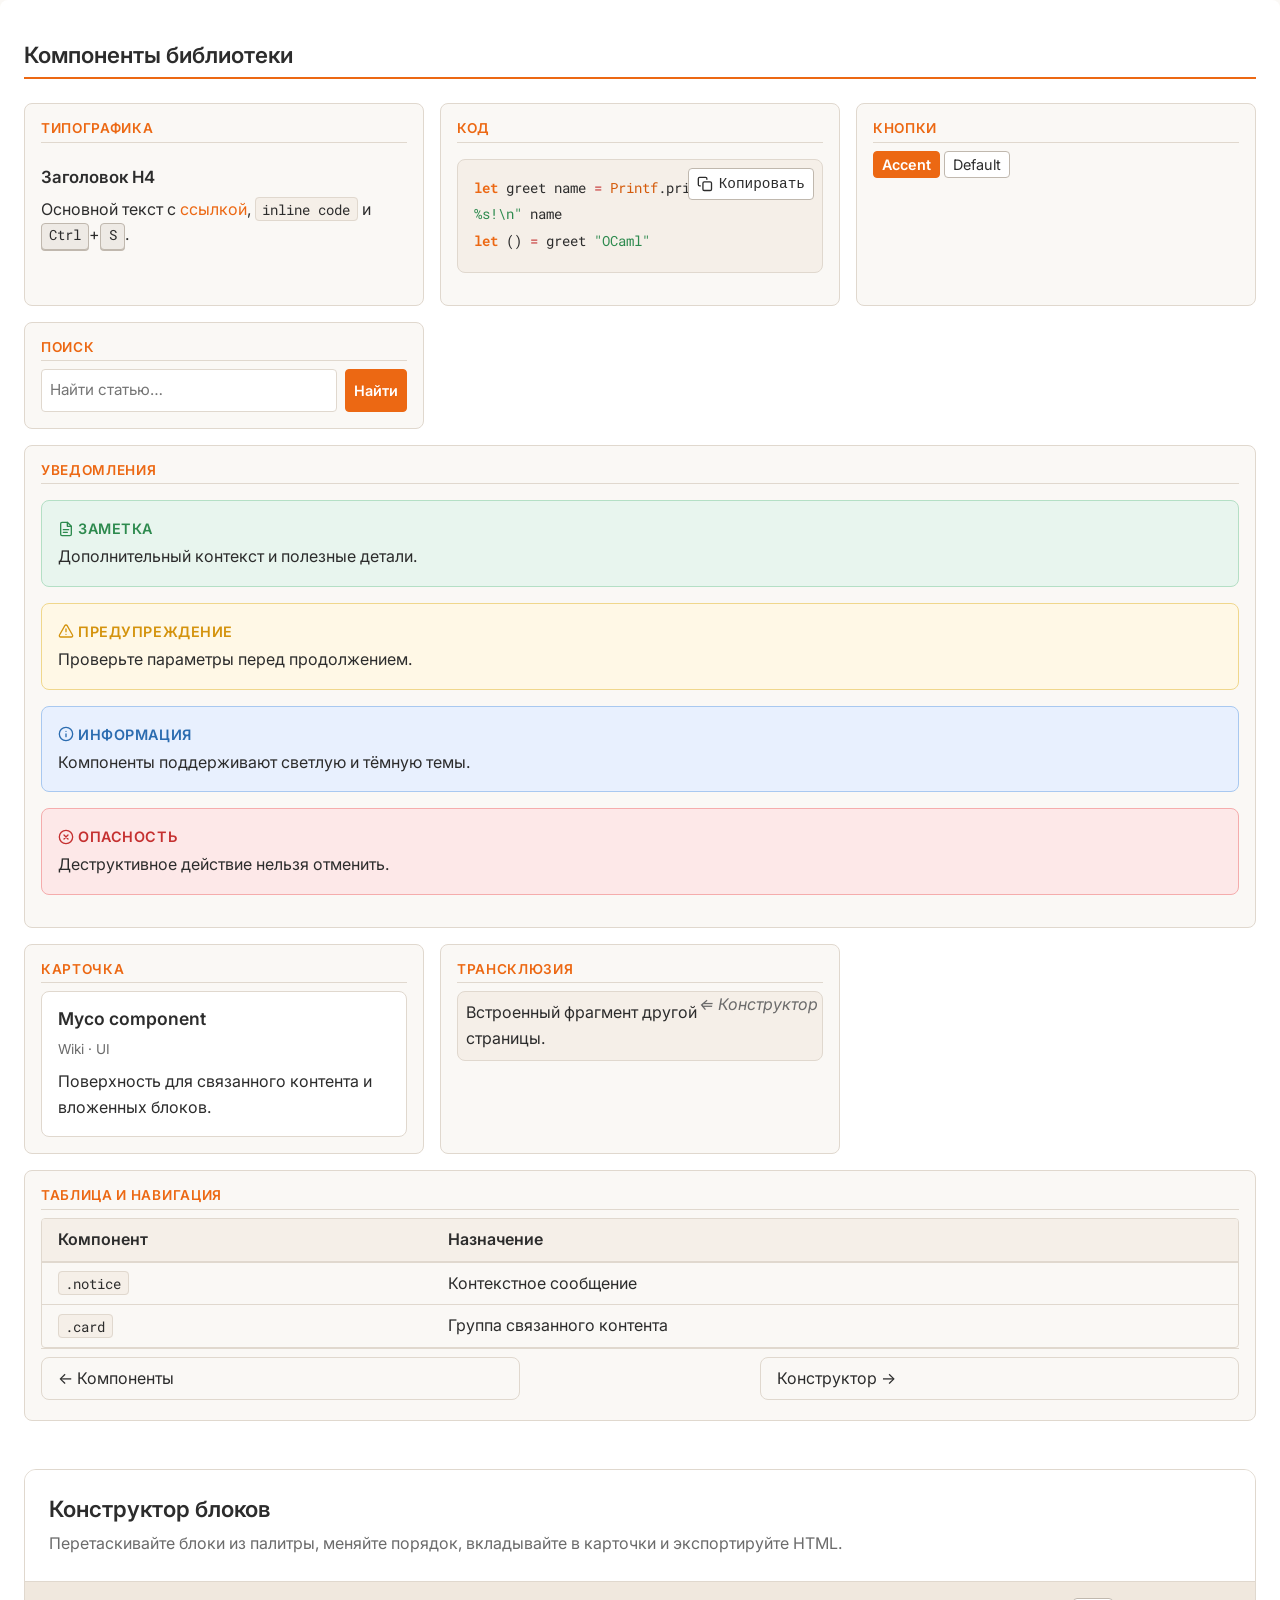
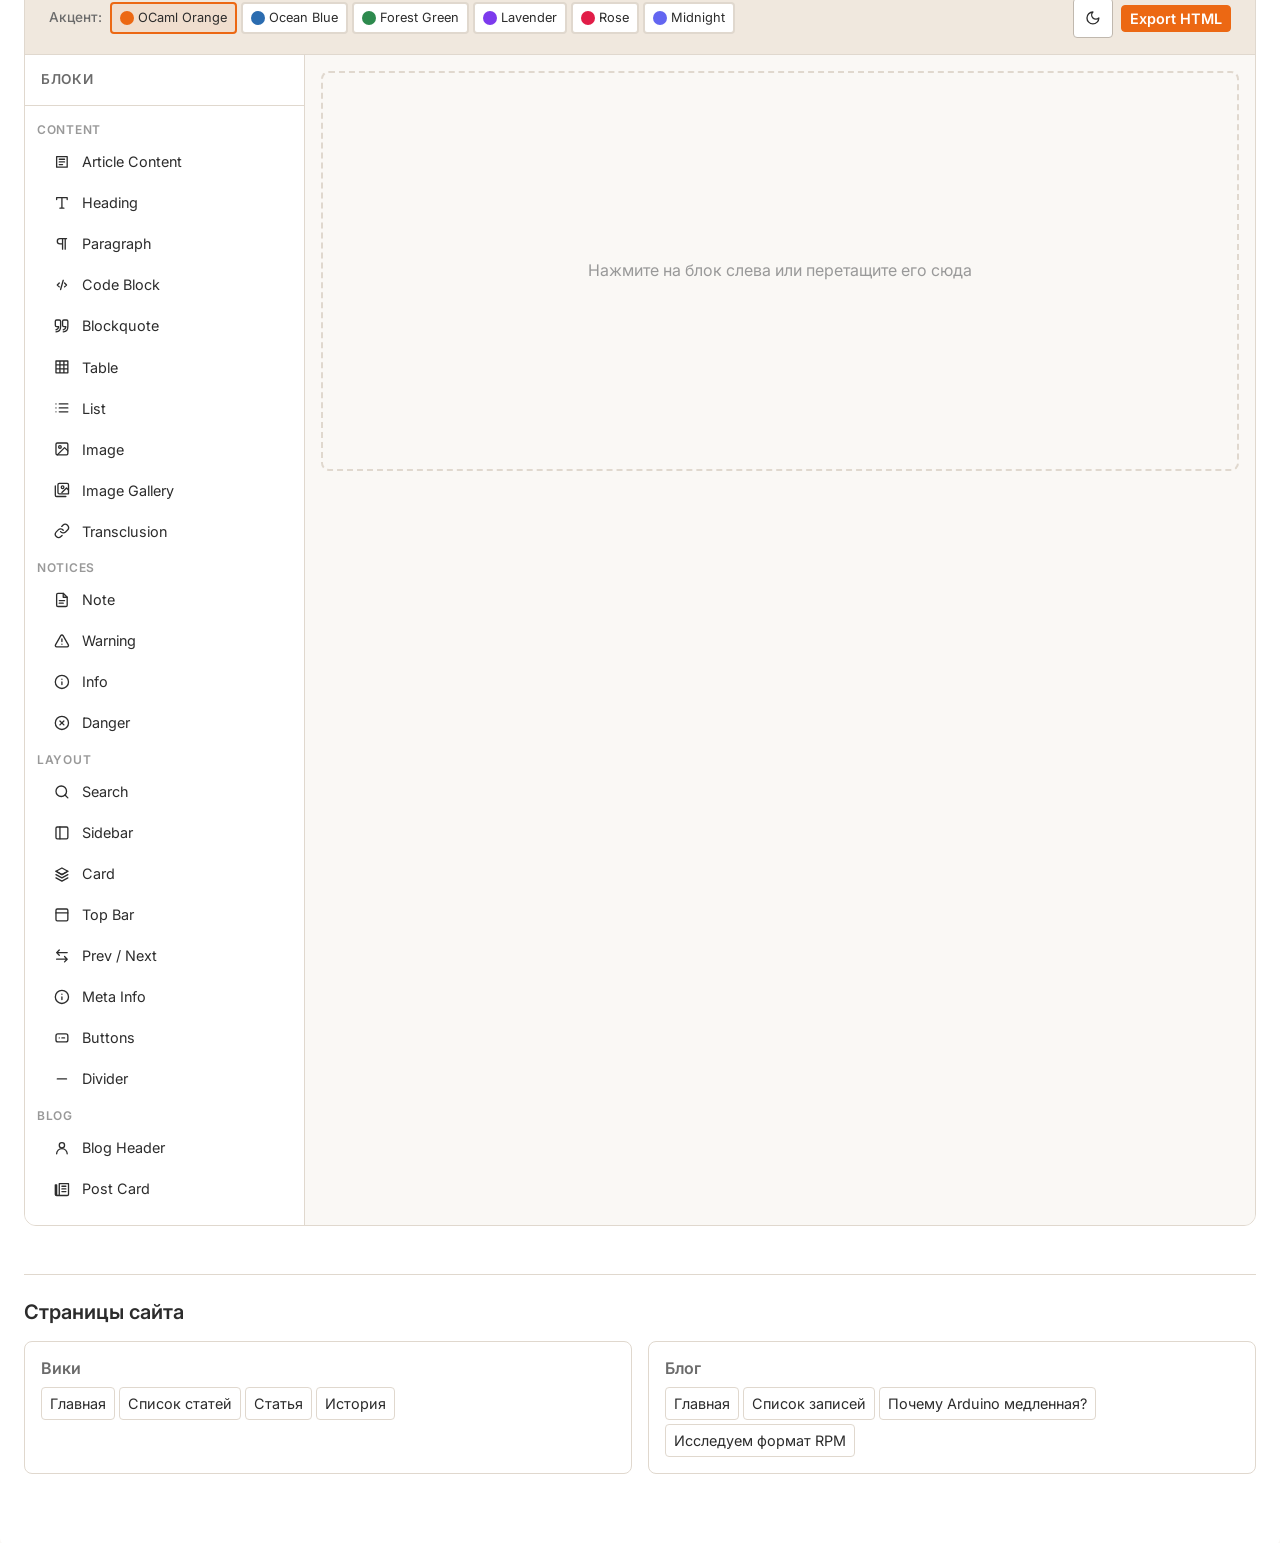
==== index.html @ c09c54f0 "Add files via upload" ====
<!DOCTYPE html>
<html lang="ru">
<head>
  <meta charset="utf-8">
  <meta name="viewport" content="width=device-width, initial-scale=1">
  <title>MishaOcaml — Блоки и конструктор</title>
  <meta name="description" content="Список блоков и интерактивный конструктор">
  <link rel="stylesheet" href="css/myco.css">
</head>
<body class="constructor-page">

<main class="main-width">

  <section id="showcase" class="showcase">
    <h2 class="showcase__heading">Компоненты библиотеки</h2>

    <div class="showcase__grid">

      <div class="showcase__item">
        <h3 class="showcase__item-title">Типографика</h3>
        <h4>Заголовок H4</h4>
        <p>Основной текст с <a href="#">ссылкой</a>, <code>inline code</code> и <kbd>Ctrl</kbd>+<kbd>S</kbd>.</p>
      </div>

      <div class="showcase__item">
        <h3 class="showcase__item-title">Код</h3>
        <pre class="codeblock"><code class="language-ocaml">let greet name = Printf.printf "Hello, %s!\n" name
let () = greet "OCaml"</code></pre>
      </div>

      <div class="showcase__item">
        <h3 class="showcase__item-title">Кнопки</h3>
        <div class="btn-group">
          <a class="btn btn_accent" href="#">Accent</a>
          <a class="btn" href="#">Default</a>
        </div>
      </div>

      <div class="showcase__item">
        <h3 class="showcase__item-title">Поиск</h3>
        <form class="search-bar" role="search">
          <label class="visually-hidden" for="showcase-search">Найти статью</label>
          <input id="showcase-search" type="search" class="search-bar__input" placeholder="Найти статью…">
          <button type="submit" class="btn btn_accent">Найти</button>
        </form>
      </div>

      <div class="showcase__item showcase__item--full">
        <h3 class="showcase__item-title">Уведомления</h3>
        <div class="notice notice--note">
          <div class="notice__title">Заметка</div>
          <div class="notice__content">
            <p>Дополнительный контекст и полезные детали.</p>
          </div>
        </div>
        <div class="notice notice--warning">
          <div class="notice__title">Предупреждение</div>
          <div class="notice__content">
            <p>Проверьте параметры перед продолжением.</p>
          </div>
        </div>
        <div class="notice notice--info">
          <div class="notice__title">Информация</div>
          <div class="notice__content">
            <p>Компоненты поддерживают светлую и тёмную темы.</p>
          </div>
        </div>
        <div class="notice notice--danger">
          <div class="notice__title">Опасность</div>
          <div class="notice__content">
            <p>Деструктивное действие нельзя отменить.</p>
          </div>
        </div>
      </div>

      <div class="showcase__item">
        <h3 class="showcase__item-title">Карточка</h3>
        <div class="card">
          <h4 class="card__title">Myco component</h4>
          <div class="card__meta">Wiki · UI</div>
          <p class="card__description">Поверхность для связанного контента и вложенных блоков.</p>
        </div>
      </div>

      <div class="showcase__item">
        <h3 class="showcase__item-title">Трансклюзия</h3>
        <div class="transclusion transclusion_stand-out">
          <a class="transclusion__link" href="#constructor">Конструктор</a>
          <div class="transclusion__content">
            <p>Встроенный фрагмент другой страницы.</p>
          </div>
        </div>
      </div>

      <div class="showcase__item showcase__item--full">
        <h3 class="showcase__item-title">Таблица и навигация</h3>
        <div class="table-scroll">
          <table>
            <thead>
              <tr>
                <th>Компонент</th>
                <th>Назначение</th>
              </tr>
            </thead>
            <tbody>
              <tr>
                <td><code>.notice</code></td>
                <td>Контекстное сообщение</td>
              </tr>
              <tr>
                <td><code>.card</code></td>
                <td>Группа связанного контента</td>
              </tr>
            </tbody>
          </table>
        </div>
        <section class="prevnext" aria-label="Навигация по страницам">
          <a class="prevnext__el prevnext__prev" href="#showcase">← Компоненты</a>
          <a class="prevnext__el prevnext__next" href="#constructor">Конструктор →</a>
        </section>
      </div>

    </div>
  </section>

  <section id="constructor" class="constructor-app">
    <div class="constructor-app__header">
      <h2>Конструктор блоков</h2>
      <p class="text-muted">Перетаскивайте блоки из палитры, меняйте порядок, вкладывайте в карточки и экспортируйте HTML.</p>
    </div>

    <div class="constructor-app__controls">
      <div class="constructor-app__control-group">
        <span class="constructor-app__control-label">Акцент:</span>
        <div id="scheme-selector" class="scheme-selector"></div>
      </div>
      <div class="constructor-app__control-group">
        <button class="btn btn_icon" id="theme-toggle" type="button" aria-label="Переключить тему"><span data-icon="moon"></span></button>
        <button class="btn btn_accent" id="export-btn" type="button">Export HTML</button>
      </div>
    </div>

    <div class="constructor-app__body">
      <aside class="constructor-sidebar">
        <h3 class="constructor-sidebar__title">Блоки</h3>
        <div id="block-palette" class="block-palette"></div>
      </aside>

      <div class="constructor-main">
        <div id="block-canvas" class="constructor-canvas">
          <div id="canvas-empty" class="constructor-canvas__empty">
            <p>Нажмите на блок слева или перетащите его сюда</p>
          </div>
        </div>
      </div>
    </div>
  </section>

  <footer class="site-pages-list">
    <h2>Страницы сайта</h2>
    <div class="site-pages-list__groups">
      <section class="site-pages-list__group" aria-labelledby="wiki-pages">
        <h3 id="wiki-pages">Вики</h3>
        <ul>
          <li><a href="pages/wiki-home.html">Главная</a></li>
          <li><a href="pages/wiki-list.html">Список статей</a></li>
          <li><a href="pages/wiki-article.html">Статья</a></li>
          <li><a href="pages/wiki-history.html">История</a></li>
        </ul>
      </section>

      <section class="site-pages-list__group" aria-labelledby="blog-pages">
        <h3 id="blog-pages">Блог</h3>
        <ul>
          <li><a href="pages/blog-home.html">Главная</a></li>
          <li><a href="pages/blog-posts.html">Список записей</a></li>
          <li><a href="pages/blog-post.html">Почему Arduino медленная?</a></li>
          <li><a href="pages/blog-post-rpm.html">Исследуем формат RPM</a></li>
        </ul>
      </section>
    </div>
  </footer>
</main>

<script src="js/icons.js"></script>
<script src="js/highlight.js"></script>
<script src="js/constructor.js"></script>
</body>
</html>
---- css/myco.css ----
@import url('https://fonts.googleapis.com/css2?family=Inter:wght@400;500;600;700&family=Roboto+Mono:wght@400;500&display=swap');

:root {
  --myco-primary:        #EC6813;
  --myco-primary-hover:  #D45A0A;
  --myco-primary-light:  #FFF3EB;
  --myco-primary-subtle: rgba(236, 104, 19, 0.08);
  --myco-secondary:      #C25004;

  --myco-bg:             #FAF8F5;
  --myco-bg-surface:     #FFFFFF;
  --myco-bg-header:      #F0E8DE;
  --myco-bg-hover:       #F5EFE8;
  --myco-bg-code:        #F5EFE8;
  --myco-bg-kbd:         #EEEAE5;

  --myco-text:           #2C2C2C;
  --myco-text-muted:     #6B6B6B;
  --myco-text-faint:     #999999;
  --myco-text-inverse:   #FFFFFF;

  --myco-border:         #E0D8CE;
  --myco-border-strong:  #C0B8AE;

  --myco-link:           #C25004;
  --myco-link-visited:   #8B3A02;
  --myco-link-external:  #C25004;
  --myco-link-new:       #A55858;
  --myco-link-interwiki: #2D8A4E;

  --myco-success:        #2D8A4E;
  --myco-success-bg:     #E8F5EE;
  --myco-success-border: #B4DFC5;

  --myco-warning:        #D4930D;
  --myco-warning-bg:     #FFF8E6;
  --myco-warning-border: #F0D78C;

  --myco-danger:         #C53030;
  --myco-danger-bg:      #FDE8E8;
  --myco-danger-border:  #F5ACAC;

  --myco-info:           #2B6CB0;
  --myco-info-bg:        #E8F0FE;
  --myco-info-border:    #A8C8F0;

  --myco-font-body:      'Inter', -apple-system, BlinkMacSystemFont, 'Segoe UI', sans-serif;
  --myco-font-mono:      'Roboto Mono', 'Menlo', 'PT Mono', 'Consolas', monospace;
  --myco-font-size:      16px;
  --myco-line-height:    1.6;

  --myco-space-xs:  0.25rem;
  --myco-space-sm:  0.5rem;
  --myco-space-md:  1rem;
  --myco-space-lg:  1.5rem;
  --myco-space-xl:  2rem;
  --myco-space-2xl: 3rem;

  --myco-radius-sm:  0.25rem;
  --myco-radius-md:  0.5rem;
  --myco-radius-lg:  0.75rem;

  --myco-shadow-sm:  0 1px 3px rgba(0,0,0,0.06);
  --myco-shadow-md:  0 4px 12px rgba(0,0,0,0.08);
  --myco-shadow-lg:  0 8px 24px rgba(0,0,0,0.12);

  --myco-transition: 0.2s ease;
  --myco-transition-slow: 0.35s ease;

  --myco-content-width: 800px;
  --myco-sidebar-width: 18rem;
}

@media (prefers-color-scheme: dark) {
  :root:not([data-theme="light"]) {
    --myco-primary:        #F08030;
    --myco-primary-hover:  #FF9040;
    --myco-primary-light:  #3D2A1A;
    --myco-primary-subtle: rgba(240, 128, 48, 0.1);
    --myco-secondary:      #E87020;

    --myco-bg:             #1A1A1E;
    --myco-bg-surface:     #222226;
    --myco-bg-header:      #1E1E22;
    --myco-bg-hover:       #2E2E34;
    --myco-bg-code:        #2A2A30;
    --myco-bg-kbd:         #3A3A40;

    --myco-text:           #E5E5E5;
    --myco-text-muted:     #A0A0A5;
    --myco-text-faint:     #707075;
    --myco-text-inverse:   #1A1A1E;

    --myco-border:         #333338;
    --myco-border-strong:  #48484F;

    --myco-link:           #F0A070;
    --myco-link-visited:   #FFB86C;
    --myco-link-external:  #F0A070;
    --myco-link-new:       #DD4444;
    --myco-link-interwiki: #3DA55D;

    --myco-success:        #3DA55D;
    --myco-success-bg:     #1A2E22;
    --myco-success-border: #2D6B3F;

    --myco-warning:        #E5A516;
    --myco-warning-bg:     #2E2510;
    --myco-warning-border: #8B6B10;

    --myco-danger:         #E04545;
    --myco-danger-bg:      #2E1A1A;
    --myco-danger-border:  #8B3030;

    --myco-info:           #4A9EE0;
    --myco-info-bg:        #1A2540;
    --myco-info-border:    #2D5580;

    --myco-shadow-sm:  0 1px 3px rgba(0,0,0,0.2);
    --myco-shadow-md:  0 4px 12px rgba(0,0,0,0.3);
    --myco-shadow-lg:  0 8px 24px rgba(0,0,0,0.4);
  }
}

[data-theme="dark"] {
  --myco-primary:        #F08030;
  --myco-primary-hover:  #FF9040;
  --myco-primary-light:  #3D2A1A;
  --myco-primary-subtle: rgba(240, 128, 48, 0.1);
  --myco-secondary:      #E87020;

  --myco-bg:             #1A1A1E;
  --myco-bg-surface:     #222226;
  --myco-bg-header:      #1E1E22;
  --myco-bg-hover:       #2E2E34;
  --myco-bg-code:        #2A2A30;
  --myco-bg-kbd:         #3A3A40;

  --myco-text:           #E5E5E5;
  --myco-text-muted:     #A0A0A5;
  --myco-text-faint:     #707075;
  --myco-text-inverse:   #1A1A1E;

  --myco-border:         #333338;
  --myco-border-strong:  #48484F;

  --myco-link:           #F0A070;
  --myco-link-visited:   #FFB86C;
  --myco-link-external:  #F0A070;
  --myco-link-new:       #DD4444;
  --myco-link-interwiki: #3DA55D;

  --myco-success:        #3DA55D;
  --myco-success-bg:     #1A2E22;
  --myco-success-border: #2D6B3F;

  --myco-warning:        #E5A516;
  --myco-warning-bg:     #2E2510;
  --myco-warning-border: #8B6B10;

  --myco-danger:         #E04545;
  --myco-danger-bg:      #2E1A1A;
  --myco-danger-border:  #8B3030;

  --myco-info:           #4A9EE0;
  --myco-info-bg:        #1A2540;
  --myco-info-border:    #2D5580;

  --myco-shadow-sm:  0 1px 3px rgba(0,0,0,0.2);
  --myco-shadow-md:  0 4px 12px rgba(0,0,0,0.3);
  --myco-shadow-lg:  0 8px 24px rgba(0,0,0,0.4);
}

*, *::before, *::after {
  box-sizing: border-box;
}

.icon {
  display: inline-block;
  width: 1.1em;
  height: 1.1em;
  flex: 0 0 auto;
  vertical-align: -0.16em;
}

button .icon {
  pointer-events: none;
}

.visually-hidden {
  position: absolute !important;
  width: 1px !important;
  height: 1px !important;
  padding: 0 !important;
  margin: -1px !important;
  overflow: hidden !important;
  clip: rect(0, 0, 0, 0) !important;
  white-space: nowrap !important;
  border: 0 !important;
}

:where(a, button, input, textarea, select):focus-visible {
  outline: 3px solid var(--myco-primary);
  outline-offset: 2px;
}

html {
  height: 100%;
  padding: 0;
  scroll-behavior: smooth;
}

body {
  margin: 0;
  font-family: var(--myco-font-body);
  font-size: var(--myco-font-size);
  line-height: var(--myco-line-height);
  color: var(--myco-text);
  background-color: var(--myco-bg);
  -webkit-font-smoothing: antialiased;
  -moz-osx-font-smoothing: grayscale;
  display: grid;
  align-content: start;
  grid-auto-rows: max-content;
  row-gap: var(--myco-space-sm);
  min-height: 100vh;
}

input, kbd, button, select {
  font: inherit;
  color: inherit;
}
textarea {
  font-size: 16px;
  font-family: inherit;
  line-height: 1.6;
}

::selection {
  background-color: var(--myco-primary);
  color: var(--myco-text-inverse);
}

h1, h2, h3, h4, h5, h6 {
  color: var(--myco-text);
  margin: var(--myco-space-lg) 0 var(--myco-space-sm) 0;
  line-height: 1.3;
  font-weight: 600;
}

h1 {
  font-size: 1.75rem;
}
h2 {
  font-size: 1.4rem;
}
h3 {
  font-size: 1.2rem;
}
h4 {
  font-size: 1.05rem;
}
h5 {
  font-size: 0.95rem;
}
h6 {
  font-size: 0.875rem;
}

main h1:not(.navi-title) {
  font-size: 1.7rem;
}
main h1 {
  margin: var(--myco-space-sm) 0 0 0;
}
main h2, main h3, main h4, main h5, main h6 {
  margin: var(--myco-space-lg) 0 0 0;
  clear: both;
}

p {
  margin: var(--myco-space-sm) 0;
}

a {
  color: var(--myco-link);
  text-decoration: none;
  transition: color var(--myco-transition);
}
a:hover {
  text-decoration: underline;
}
a:visited {
  color: var(--myco-link-visited);
}

.wikilink_external {
  padding-left: 1.2rem;
}
.wikilink_https,
.wikilink_http {
  background: transparent left no-repeat url("data:image/svg+xml,%3Csvg xmlns='http://www.w3.org/2000/svg' width='14' height='14' viewBox='0 0 24 24' fill='none' stroke='%23C25004' stroke-width='2' stroke-linecap='round' stroke-linejoin='round'%3E%3Cpath d='M18 13v6a2 2 0 0 1-2 2H5a2 2 0 0 1-2-2V8a2 2 0 0 1 2-2h6'/%3E%3Cpolyline points='15 3 21 3 21 9'/%3E%3Cline x1='10' y1='14' x2='21' y2='3'/%3E%3C/svg%3E");
}
.wikilink_new {
  color: var(--myco-link-new);
}
.wikilink_new:visited {
  color: var(--myco-link-new);
}
.wikilink_interwiki {
  color: var(--myco-link-interwiki);
}

strong, b {
  font-weight: 600;
}
em, i {
  font-style: italic;
}
mark {
  background: var(--myco-warning-bg);
  color: inherit;
  padding: 0.05em 0.2em;
  border-radius: var(--myco-radius-sm);
}

hr {
  border: none;
  border-top: 1px solid var(--myco-border);
  margin: var(--myco-space-lg) 0;
}

.heading__link {
  text-decoration: none;
  display: inline-block;
  opacity: 0;
  transition: opacity var(--myco-transition);
}
.heading__link::after {
  width: 1rem;
  content: "§";
  color: var(--myco-text-faint);
  margin-left: 0.3rem;
  font-weight: 400;
}
h2:hover .heading__link,
h3:hover .heading__link,
h4:hover .heading__link,
h5:hover .heading__link,
h6:hover .heading__link {
  opacity: 1;
}

code {
  padding: 0.1rem 0.4rem;
  border-radius: var(--myco-radius-sm);
  font-size: 0.875em;
  font-family: var(--myco-font-mono);
  background-color: var(--myco-bg-code);
  border: 1px solid var(--myco-border);
}

kbd {
  display: inline-block;
  min-width: 1.5ch;
  text-align: center;
  padding: 0.1rem 0.45rem;
  border-radius: var(--myco-radius-sm);
  font-size: 0.85em;
  font-family: var(--myco-font-mono);
  background-color: var(--myco-bg-kbd);
  border: 1px solid var(--myco-border-strong);
  box-shadow: 0 1px 0 var(--myco-border-strong);
}

pre.codeblock {
  padding: var(--myco-space-md);
  white-space: pre-wrap;
  border-radius: var(--myco-radius-md);
  background-color: var(--myco-bg-code);
  border: 1px solid var(--myco-border);
  overflow-x: auto;
  position: relative;
}

.codeblock code {
  padding: 0;
  font-size: 0.9rem;
  tab-size: 4;
  background: none;
  border: none;
}

.syntax--comment {
  color: var(--myco-text-faint);
  font-style: italic;
}
.syntax--keyword {
  color: var(--myco-primary);
  font-weight: 600;
}
.syntax--type {
  color: var(--myco-info);
}
.syntax--string {
  color: var(--myco-success);
}
.syntax--number {
  color: var(--myco-warning);
}
.syntax--constructor {
  color: var(--myco-secondary);
}
.syntax--operator {
  color: var(--myco-danger);
}

pre.codeblock:hover {
  border-color: var(--myco-border-strong);
}

.codeblock--copyable {
  padding-top: calc(var(--myco-space-md) + 2.25rem);
}

.codeblock__copy {
  position: absolute;
  top: var(--myco-space-sm);
  right: var(--myco-space-sm);
  display: inline-flex;
  align-items: center;
  gap: var(--myco-space-xs);
  min-height: 2rem;
  padding: var(--myco-space-xs) var(--myco-space-sm);
  font-size: 0.75rem;
  z-index: 1;
}

.codeblock__copy--success {
  border-color: var(--myco-success);
  color: var(--myco-success);
}

blockquote {
  margin: var(--myco-space-sm) 0;
  padding: var(--myco-space-xs) var(--myco-space-md);
  border-left: 3px solid var(--myco-primary);
  background: var(--myco-primary-subtle);
  border-radius: 0 var(--myco-radius-sm) var(--myco-radius-sm) 0;
}

blockquote p {
  margin: var(--myco-space-xs) 0;
}

article ul, article ol {
  padding-left: 1.5rem;
  margin: var(--myco-space-sm) 0;
}

article li {
  margin: var(--myco-space-xs) 0;
}

.item_todo {
  position: relative;
  list-style: none;
}
.item_todo > input[type=checkbox] {
  position: absolute;
  left: -1.6rem;
  top: 0.15rem;
}

table {
  border: 1px solid var(--myco-border);
  border-radius: var(--myco-radius-sm);
  border-collapse: separate;
  border-spacing: 0;
  min-width: 4rem;
  width: 100%;
  overflow: hidden;
}

th {
  background-color: var(--myco-bg-hover);
  font-weight: 600;
  text-align: left;
  padding: var(--myco-space-sm) var(--myco-space-md);
  border-bottom: 2px solid var(--myco-border);
}

td {
  padding: var(--myco-space-sm) var(--myco-space-md);
  border-bottom: 1px solid var(--myco-border);
}

tr:last-child td {
  border-bottom: none;
}

tr:hover td {
  background-color: var(--myco-bg-hover);
}

caption {
  caption-side: top;
  font-size: small;
  color: var(--myco-text-muted);
  padding: var(--myco-space-xs);
}

dt {
  font-weight: 600;
}
dd + dt {
  margin-top: var(--myco-space-sm);
}

header {
  width: 100%;
  background-color: var(--myco-bg-header);
  border-bottom: 1px solid var(--myco-border);
}

main {
  background-color: var(--myco-bg-surface);
  transition: background-color var(--myco-transition);
}

.main-width {
  width: 100%;
}

@media screen and (max-width: 800px) {
  body {
    grid-template-columns: auto;
    grid-template-rows: auto auto auto;
  }
  main {
    padding: var(--myco-space-sm) var(--myco-space-md) var(--myco-space-md);
  }
}

@media screen and (min-width: 801px) {
  .main-width {
    padding: var(--myco-space-md) var(--myco-space-xl);
    width: var(--myco-content-width);
    margin: 0 auto;
  }
  main {
    border-radius: var(--myco-radius-md);
  }
  .layout-card {
    width: var(--myco-content-width);
    margin: 0 auto;
  }
}

@media screen and (min-width: 1100px) {
  body {
    display: grid;
    grid-template-columns: auto 1fr;
    column-gap: var(--myco-space-md);
    margin: 0 var(--myco-space-md);
  }
  header {
    grid-column: 1 / span 2;
    grid-row: 1;
    margin: 0;
  }
  main {
    grid-column: 1;
    grid-row: 2 / span 2;
  }
  main.main-width {
    margin-left: var(--myco-space-sm);
  }
  .layout-card {
    width: 100%;
    margin-left: calc(-1 * var(--myco-space-sm));
  }
}

@media screen and (min-width: 1200px) {
  body {
    grid-template-columns: minmax(0, 1fr) auto minmax(0, 1fr);
  }
  header {
    grid-column: 1 / span 3;
    grid-row: 1;
  }
  .layout-card {
    max-width: var(--myco-sidebar-width);
  }
  .main-width {
    margin: 0 auto;
  }
  main.main-width {
    grid-column: 2;
    grid-row: 2 / span 3;
    margin: 0;
  }
}

.top-bar {
  padding: 0;
}

.top-bar__wrapper {
  display: grid;
  padding: var(--myco-space-sm) var(--myco-space-md);
  list-style: none;
  margin: 0;
  align-items: center;
  gap: var(--myco-space-sm);
}

.top-bar a {
  color: var(--myco-text);
  text-decoration: none;
  transition: background-color var(--myco-transition), color var(--myco-transition);
}

.top-bar__section {
  display: block;
  align-self: center;
}

.top-bar__home-link-wrapper,
.top-bar__highlight {
  display: block;
  line-height: 2.5rem;
}

.top-bar__home-link {
  display: block;
  padding: 0 var(--myco-space-sm);
  font-weight: 600;
  font-size: 1.05rem;
  border-radius: var(--myco-radius-sm);
  color: var(--myco-primary);
}

.top-bar__home-link:visited {
  color: var(--myco-primary);
}

.top-bar__home-link:hover,
.auth-links__link:hover,
.top-bar__highlight-link:hover {
  background-color: var(--myco-bg-hover);
}

.top-bar__highlight-link,
.auth-links__link {
  display: block;
  padding: 0 var(--myco-space-sm);
  border-radius: var(--myco-radius-sm);
  line-height: 2.5rem;
  font-size: 0.9rem;
}

.auth-links {
  list-style: none;
  padding: 0;
  margin: 0;
}

.auth-links__box {
  display: block;
}

.top-bar__search-bar {
  border: 1px solid var(--myco-border);
  border-radius: var(--myco-radius-md);
  width: 100%;
  min-height: 2.5rem;
  padding: 0.5rem 0.75rem;
  background-color: var(--myco-bg-surface);
  color: var(--myco-text);
  font-size: 0.9rem;
  transition: border-color var(--myco-transition), box-shadow var(--myco-transition);
}

.top-bar__search-bar:focus {
  outline: none;
  border-color: var(--myco-primary);
  box-shadow: 0 0 0 3px var(--myco-primary-subtle);
}

.top-bar__search {
  display: grid;
  grid-template-columns: minmax(0, 1fr) auto;
  gap: var(--myco-space-xs);
  width: 100%;
}

.top-bar__search-button {
  min-height: 2.5rem;
  white-space: nowrap;
}

.top-bar__section_search {
  align-self: center;
  padding-block: var(--myco-space-xs);
}

.top-bar__highlights {
  list-style: none;
  padding: 0;
  margin: 0;
}

.top-bar__hamburger-wrapper {
  display: flex;
  height: 100%;
  justify-content: flex-end;
}

.top-bar__hamburger {
  background: transparent;
  color: inherit;
  font-size: 1.25rem;
  border: 0;
  display: block;
  padding: 0 var(--myco-space-sm);
  cursor: pointer;
  border-radius: var(--myco-radius-sm);
}

.top-bar__hamburger:hover {
  background-color: var(--myco-bg-hover);
}

@media screen and (min-width: 800px) {
  .top-bar__wrapper {
    margin: 0;
    grid-template-columns: auto minmax(14rem, 1fr) auto auto;
    grid-template-rows: auto auto;
    row-gap: var(--myco-space-xs);
    padding-top: var(--myco-space-md);
    padding-bottom: var(--myco-space-sm);
  }
  .top-bar__section_home {
    grid-column: 1;
    grid-row: 1;
  }
  .top-bar__section_search {
    grid-column: 2;
    grid-row: 1;
  }
  .top-bar__section_auth {
    grid-column: 3;
    grid-row: 1;
  }
  .top-bar__section_theme {
    grid-column: 4;
    grid-row: 1;
  }
  .top-bar__section_highlights {
    grid-column: 1 / -1;
    grid-row: 2;
  }
  .top-bar__section_hamburger {
    display: none;
  }

  .auth-links {
    display: flex;
    justify-content: flex-end;
  }

  .top-bar__section_home,
  .top-bar__highlights {
    display: flex;
    padding: 0;
    margin: 0;
  }
}

@media screen and (max-width: 799px) {
  .top-bar__wrapper {
    margin: 0;
    grid-template-columns: minmax(0, 1fr) auto;
    padding: var(--myco-space-sm);
  }
  .top-bar__section_home {
    grid-column: 1;
    grid-row: 1;
    margin: 0;
  }
  .top-bar__section_theme {
    grid-column: 2;
    grid-row: 1;
    justify-self: end;
  }
  .top-bar__section_search {
    grid-column: 1 / -1;
    grid-row: 2;
    width: 100%;
  }
  .top-bar__section_highlights {
    grid-column: 1 / -1;
    grid-row: 3;
  }
  .top-bar__section_auth {
    grid-column: 1 / -1;
    grid-row: 4;
  }
  .top-bar__section_hamburger {
    display: none;
  }
  .top-bar__section_hidden-on-mobile {
    display: none;
  }
  .auth-links__link,
  .top-bar__highlight-link {
    padding-left: var(--myco-space-md);
  }
}

.top-bar__section_theme .btn {
  width: 2.5rem;
  height: 2.5rem;
  padding: 0.5rem;
}

article {
  overflow-wrap: break-word;
  word-wrap: break-word;
  word-break: break-word;
  line-height: 1.6;
}

article p {
  margin: var(--myco-space-sm) 0;
}
article img {
  max-width: 100%;
  height: auto;
  border-radius: var(--myco-radius-sm);
}

.navi-title {
  padding-bottom: var(--myco-space-sm);
  margin: var(--myco-space-xs) 0;
  border-bottom: 1px solid var(--myco-border);
  display: flex;
  align-items: baseline;
  flex-wrap: wrap;
  gap: 0.25rem;
}

.navi-title a {
  text-decoration: none;
  color: inherit;
}

.navi-title a:first-child {
  color: var(--myco-primary);
}

.navi-title__separator {
  margin: 0 var(--myco-space-xs);
}
.navi-title__colon {
  margin-right: var(--myco-space-sm);
}

.transclusion {
  border-radius: var(--myco-radius-md);
  margin-bottom: var(--myco-space-sm);
  clear: both;
  transition: background-color var(--myco-transition);
}

.transclusion_stand-out {
  background-color: var(--myco-bg-code);
  border: 1px solid var(--myco-border);
}

.transclusion_failed {
  padding: 0 var(--myco-space-sm);
  border: 1px solid var(--myco-danger);
  background: var(--myco-danger-bg);
}

.transclusion__content > *:not(.binary-container) {
  margin: var(--myco-space-sm);
}

.transclusion__link {
  position: relative;
  display: block;
  float: right;
  text-align: right;
  font-style: italic;
  margin-right: var(--myco-space-xs);
  text-decoration: none;
  color: var(--myco-text-muted);
  z-index: 2;
}

.transclusion__link::before {
  content: "⇐ ";
}
.transclusion_blend .transclusion__link {
  display: none;
}

.binary-container {
  width: 100%;
  text-align: center;
}
.binary-container_with-img img,
.binary-container_with-video video,
.binary-container_with-audio audio {
  max-width: 100%;
  max-height: 30em;
  width: auto;
}

.btn {
  display: inline-flex;
  align-items: center;
  gap: 0.4em;
  line-height: normal;
  border: 1px solid var(--myco-border-strong);
  border-radius: var(--myco-radius-sm);
  text-decoration: none;
  padding: var(--myco-space-xs) var(--myco-space-sm);
  font-size: 0.9rem;
  margin: 0;
  background-color: var(--myco-bg-surface);
  color: var(--myco-text);
  cursor: pointer;
  transition: all var(--myco-transition);
}

.btn:hover {
  background-color: var(--myco-bg-hover);
  border-color: var(--myco-primary);
}

.btn:active {
  transform: scale(0.98);
}

.btn:visited {
  color: var(--myco-text);
  text-decoration: none;
}

.btn_accent {
  background-color: var(--myco-primary);
  color: var(--myco-text-inverse);
  border-color: var(--myco-primary);
  font-weight: 600;
}

.btn_accent:hover {
  background-color: var(--myco-primary-hover);
  border-color: var(--myco-primary-hover);
}

.btn_accent:visited {
  color: var(--myco-text-inverse);
}

.btn_weak {
  background-color: transparent;
  border-style: dashed;
  border-color: var(--myco-border);
}

.btn_weak:hover {
  border-style: solid;
  background-color: var(--myco-bg-hover);
}

a.btn_destructive,
a.btn_destructive:visited,
.btn_destructive {
  border-color: var(--myco-danger);
  background-color: var(--myco-danger);
  color: white;
}

.btn_destructive:hover {
  opacity: 0.9;
}

.btn-group {
  display: flex;
  gap: var(--myco-space-xs);
  flex-wrap: wrap;
}

.btn_icon {
  display: inline-flex;
  align-items: center;
  justify-content: center;
  width: 2.5rem;
  height: 2.5rem;
  padding: 0.5rem;
}

.notice {
  margin: var(--myco-space-md) 0;
  border: 1px solid;
  border-radius: var(--myco-radius-md);
  padding: var(--myco-space-md);
  position: relative;
  animation: noticeSlideIn 0.3s ease;
}

@keyframes noticeSlideIn {
  from {
    opacity: 0;
    transform: translateY(-4px);
  }
  to {
    opacity: 1;
    transform: translateY(0);
  }
}

.notice__title {
  font-weight: 600;
  font-size: 0.9rem;
  text-transform: uppercase;
  letter-spacing: 0.04em;
  margin-bottom: var(--myco-space-xs);
  display: flex;
  align-items: center;
  gap: var(--myco-space-xs);
}

.notice__content p:first-child {
  margin-top: 0;
}
.notice__content p:last-child {
  margin-bottom: 0;
}

.notice--note {
  border-color: var(--myco-success-border);
  background-color: var(--myco-success-bg);
}
.notice--note .notice__title {
  color: var(--myco-success);
}

.notice--warning {
  border-color: var(--myco-warning-border);
  background-color: var(--myco-warning-bg);
}
.notice--warning .notice__title {
  color: var(--myco-warning);
}

.notice--info {
  border-color: var(--myco-info-border);
  background-color: var(--myco-info-bg);
}
.notice--info .notice__title {
  color: var(--myco-info);
}

.notice--danger {
  border-color: var(--myco-danger-border);
  background-color: var(--myco-danger-bg);
}
.notice--danger .notice__title {
  color: var(--myco-danger);
}

.notice__icon {
  display: inline-flex;
}
.notice__icon .icon {
  width: 1rem;
  height: 1rem;
}

.notice--error {
  border-color: var(--myco-danger-border);
  background-color: var(--myco-danger-bg);
}

.layout-card {
  border-radius: var(--myco-radius-md);
  background-color: var(--myco-bg-surface);
  box-shadow: var(--myco-shadow-sm);
  transition: box-shadow var(--myco-transition);
}

.layout-card:hover {
  box-shadow: var(--myco-shadow-md);
}

.layout-card li {
  list-style-type: none;
}

.layout-card__title {
  font-size: 0.95rem;
  font-weight: 600;
  margin: 0;
  padding: var(--myco-space-sm) var(--myco-space-md);
  border-radius: var(--myco-radius-md) var(--myco-radius-md) 0 0;
  border-bottom: 1px solid var(--myco-border);
  color: var(--myco-primary);
}

.card {
  background-color: var(--myco-bg-surface);
  border: 1px solid var(--myco-border);
  border-radius: var(--myco-radius-md);
  padding: var(--myco-space-md);
  transition: all var(--myco-transition);
}

.card:hover {
  border-color: var(--myco-primary);
  box-shadow: var(--myco-shadow-md);
  transform: translateY(-2px);
}

.card__title {
  margin: 0 0 var(--myco-space-sm) 0;
  font-size: 1.1rem;
}

.card__meta {
  color: var(--myco-text-muted);
  font-size: 0.85rem;
}

.card__description {
  margin: var(--myco-space-sm) 0 0 0;
  color: var(--myco-text);
}

.card-grid {
  display: grid;
  gap: var(--myco-space-md);
  grid-template-columns: 1fr;
}

@media screen and (min-width: 600px) {
  .card-grid {
    grid-template-columns: 1fr 1fr;
  }
}

.prevnext {
  border-top: 1px solid var(--myco-border);
  clear: both;
  padding-top: var(--myco-space-sm);
  display: flex;
  justify-content: space-between;
}

.prevnext__el {
  display: inline-flex;
  align-items: center;
  min-width: 40%;
  padding: var(--myco-space-sm) var(--myco-space-md);
  margin-bottom: var(--myco-space-xs);
  text-decoration: none;
  border-radius: var(--myco-radius-md);
  max-width: 49%;
  color: var(--myco-text);
  border: 1px solid var(--myco-border);
  transition: all var(--myco-transition);
}

.prevnext__el:hover {
  border-color: var(--myco-primary);
  background-color: var(--myco-primary-subtle);
  color: var(--myco-primary);
}

.prevnext__el:visited {
  color: var(--myco-text);
}
.prevnext__el:visited:hover {
  color: var(--myco-primary);
}

.prevnext__prev {
  text-align: left;
}
.prevnext__next {
  text-align: right;
  margin-left: auto;
}

#hypha-bottom {
  clear: both;
}

.hypha-info {
  display: block;
  margin-top: var(--myco-space-md);
}
.hypha-info__list {
  padding: 0;
  margin-bottom: 0;
  list-style: none;
}
.hypha-info__entry {
  display: inline;
}
.hypha-info__link {
  color: var(--myco-text-faint);
  font-size: 0.85rem;
  transition: color var(--myco-transition);
}
.hypha-info__link:hover {
  color: var(--myco-primary);
  text-decoration: none;
}

.hypha-info__entry + .hypha-info__entry {
  text-transform: lowercase;
}
.hypha-info__entry:not(:last-child) a::after {
  content: "·";
  display: inline-block;
  margin: 0 0.4em;
  text-decoration: none;
  color: var(--myco-text-faint);
}

.subhyphae__title {
  padding-bottom: var(--myco-space-sm);
  clear: both;
}
.subhyphae__list,
.subhyphae__list ul {
  display: flex;
  padding: 0;
  margin: 0;
  flex-wrap: wrap;
  gap: var(--myco-space-xs);
}

.subhyphae__list {
  margin-bottom: var(--myco-space-md);
}
.subhyphae__list ul {
  font-size: 90%;
}
.subhyphae__entry {
  display: flex;
  align-items: center;
  gap: var(--myco-space-xs);
  list-style-type: none;
  border: 1px solid var(--myco-border);
  border-radius: var(--myco-radius-sm);
  transition: all var(--myco-transition);
}
.subhyphae__entry > .badge {
  margin-right: var(--myco-space-xs);
}
.subhyphae__link {
  display: block;
  padding: var(--myco-space-xs) var(--myco-space-sm);
  text-decoration: none;
  color: var(--myco-text);
}
.subhyphae__entry:hover {
  border-color: var(--myco-primary);
  background: var(--myco-primary-subtle);
}

.history__entries {
  background-color: var(--myco-bg-hover);
  margin: 0;
  padding: 0;
  border-radius: var(--myco-radius-md);
}

.history__entry {
  list-style-type: none;
  padding: var(--myco-space-sm) var(--myco-space-md);
  border-bottom: 1px solid var(--myco-border);
  transition: background-color var(--myco-transition);
}

.history__entry:last-child {
  border-bottom: none;
}
.history__entry:hover {
  background-color: var(--myco-bg-surface);
}

.history__month-anchor {
  text-decoration: none;
  color: inherit;
}
.history-entry__time {
  font-weight: 600;
  color: var(--myco-primary);
}
.history-entry__author {
  font-style: italic;
  color: var(--myco-text-muted);
}

.history-entry__message {
  color: var(--myco-text-muted);
  font-size: 0.85rem;
}

.history-toolbar {
  margin-bottom: var(--myco-space-md);
}

.recent-changes__heading {
  margin: 1.2em 0 0.3em;
  font-size: 1.15rem;
}

.recent-changes__entry {
  padding: var(--myco-space-sm) var(--myco-space-md);
  border: 1px solid var(--myco-border);
  border-radius: var(--myco-radius-sm);
  margin: var(--myco-space-xs) 0;
  transition: all var(--myco-transition);
}

.recent-changes__entry:hover {
  border-color: var(--myco-primary);
  box-shadow: var(--myco-shadow-sm);
}

.recent-changes__entry__time {
  font-weight: 600;
}

.form-field {
  margin: var(--myco-space-md) 0;
}
.form-field label {
  display: block;
  margin-bottom: var(--myco-space-xs);
  font-weight: 500;
}

input[type="text"],
input[type="search"],
input[type="password"],
input[type="email"],
input[type="url"],
textarea,
select {
  border: 1px solid var(--myco-border);
  border-radius: var(--myco-radius-sm);
  padding: var(--myco-space-sm);
  background-color: var(--myco-bg-surface);
  color: var(--myco-text);
  font-size: 0.95rem;
  width: 100%;
  transition: border-color var(--myco-transition), box-shadow var(--myco-transition);
}

input[type="text"]:focus,
input[type="search"]:focus,
input[type="password"]:focus,
input[type="email"]:focus,
input[type="url"]:focus,
textarea:focus,
select:focus {
  outline: none;
  border-color: var(--myco-primary);
  box-shadow: 0 0 0 3px var(--myco-primary-subtle);
}

.categories-card__entries {
  padding: 0;
  margin: 0;
}
.categories-card__entry {
  display: flex;
}
.categories-card__link {
  display: inline-block;
  text-decoration: none;
  padding: var(--myco-space-xs) var(--myco-space-sm);
  flex: 9;
  transition: background-color var(--myco-transition);
  border-radius: var(--myco-radius-sm);
}
.categories-card__link:hover {
  background-color: var(--myco-bg-hover);
}

.dialog {
  position: fixed;
  top: 50%;
  left: 50%;
  transform: translate(-50%, -50%);
  width: 90%;
  max-width: 600px;
  padding: var(--myco-space-xl);
  background-color: var(--myco-bg-surface);
  border-radius: var(--myco-radius-lg);
  box-shadow: var(--myco-shadow-lg);
  z-index: 1000;
  animation: dialogFadeIn 0.2s ease;
}

@keyframes dialogFadeIn {
  from {
    opacity: 0;
    transform: translate(-50%, -50%) scale(0.95);
  }
  to {
    opacity: 1;
    transform: translate(-50%, -50%) scale(1);
  }
}

.dialog-backdrop {
  position: fixed;
  inset: 0;
  background-color: rgba(0, 0, 0, 0.4);
  backdrop-filter: blur(2px);
  z-index: 999;
  animation: backdropFadeIn 0.2s ease;
}

@keyframes backdropFadeIn {
  from {
    opacity: 0;
  }
  to {
    opacity: 1;
  }
}

.dialog__title {
  margin: 0 0 var(--myco-space-md) 0;
  font-size: 1.3rem;
}

.dialog__header {
  padding-right: var(--myco-space-xl);
}
.dialog__code {
  max-height: 60vh;
  overflow: auto;
  font-size: 0.8rem;
}
.dialog__actions {
  margin-top: var(--myco-space-md);
}

.dialog__close-button {
  position: absolute;
  top: var(--myco-space-md);
  right: var(--myco-space-md);
  border: none;
  background: none;
  font-size: 1.5rem;
  cursor: pointer;
  color: var(--myco-text-muted);
  width: 2rem;
  height: 2rem;
  display: flex;
  align-items: center;
  justify-content: center;
  border-radius: var(--myco-radius-sm);
  transition: all var(--myco-transition);
}

.dialog__close-button:hover {
  background-color: var(--myco-bg-hover);
  color: var(--myco-text);
}

.img-gallery {
  margin: var(--myco-space-sm) 0;
}

.img-gallery img {
  max-width: 100%;
  max-height: 50vh;
  border-radius: var(--myco-radius-sm);
}

.image-placeholder {
  padding: 2rem;
  border-radius: var(--myco-radius-sm);
  background: linear-gradient(135deg, var(--myco-primary-light), var(--myco-bg-code));
  color: var(--myco-text-muted);
  text-align: center;
}

.image-placeholder--large {
  padding: 3rem;
  border-radius: var(--myco-radius-md);
}

.image-placeholder--reverse {
  background: linear-gradient(135deg, var(--myco-bg-code), var(--myco-primary-light));
}

.image-placeholder__label {
  margin-bottom: var(--myco-space-sm);
  font-size: 3rem;
}

.top-bar-preview {
  overflow: hidden;
  border-radius: var(--myco-radius-md);
}

.top-bar-preview .top-bar__wrapper {
  margin: 0;
}

figure {
  margin: 0;
}
figcaption {
  padding: var(--myco-space-xs) 0 var(--myco-space-sm);
  font-size: 0.85rem;
  color: var(--myco-text-muted);
}

@media screen and (min-width: 700px) {
  .img-gallery_layout-grid {
    display: grid;
    grid-template-columns: 1fr 1fr;
    gap: var(--myco-space-sm);
  }
  .img-gallery_layout-side {
    float: right;
    max-width: 50%;
    margin-left: var(--myco-space-md);
  }
}

.blog-header {
  text-align: center;
  padding: var(--myco-space-xl) 0;
}

.blog-header__avatar {
  width: 100px;
  height: 100px;
  border-radius: 50%;
  border: 3px solid var(--myco-primary);
  object-fit: cover;
  transition: transform var(--myco-transition);
}

.blog-header__avatar:hover {
  transform: scale(1.05);
}

.blog-header__name {
  margin: var(--myco-space-md) 0 var(--myco-space-xs);
  font-size: 1.5rem;
}

.blog-header__bio {
  color: var(--myco-text-muted);
  max-width: 500px;
  margin: 0 auto;
}

.wiki-blog {
  padding-top: var(--myco-space-md);
}

.blog-site-nav {
  display: flex;
  align-items: center;
  gap: var(--myco-space-sm);
  min-height: 3.25rem;
  margin-bottom: var(--myco-space-md);
  padding: var(--myco-space-xs) 0 var(--myco-space-sm);
  border-bottom: 1px solid var(--myco-border);
}

.blog-site-nav a {
  padding: var(--myco-space-xs) var(--myco-space-sm);
  border-radius: var(--myco-radius-sm);
  color: var(--myco-text-muted);
  text-decoration: none;
}

.blog-site-nav a:hover,
.blog-site-nav a[aria-current="page"] {
  color: var(--myco-primary);
  background: var(--myco-primary-subtle);
}

.blog-site-nav__brand {
  color: var(--myco-text) !important;
  font-weight: 700;
}

.blog-site-nav__spacer {
  flex: 1;
}

.blog-wiki-profile {
  display: flex;
  align-items: flex-start;
  gap: var(--myco-space-md);
  padding: var(--myco-space-md);
  margin-bottom: var(--myco-space-lg);
  border: 1px solid var(--myco-border);
  border-left: 4px solid var(--myco-primary);
  border-radius: var(--myco-radius-sm);
  background: var(--myco-bg-surface);
}

.blog-wiki-profile__avatar {
  width: 64px;
  height: 64px;
  flex: 0 0 64px;
  border-radius: var(--myco-radius-md);
}

.blog-wiki-profile__name {
  margin: 0 0 var(--myco-space-xs);
  font-size: 1.15rem;
}
.blog-wiki-profile p {
  margin: 0 0 var(--myco-space-xs);
}
.blog-wiki-profile__links {
  font-size: 0.9rem;
}

.blog-nav {
  display: flex;
  gap: var(--myco-space-md);
  justify-content: center;
  align-items: center;
  list-style: none;
  padding: 0;
  margin: var(--myco-space-md) 0;
  flex-wrap: wrap;
}

.blog-nav a {
  padding: var(--myco-space-xs) var(--myco-space-sm);
  border-radius: var(--myco-radius-sm);
  transition: all var(--myco-transition);
}

.blog-nav a:hover {
  background-color: var(--myco-primary-subtle);
  text-decoration: none;
}

.blog-nav__separator {
  color: var(--myco-text-faint);
  font-size: 0.8rem;
}

.post-card {
  display: block;
  padding: var(--myco-space-md);
  border: 1px solid var(--myco-border);
  border-left: 3px solid transparent;
  border-radius: var(--myco-radius-sm);
  margin-bottom: var(--myco-space-sm);
  text-decoration: none;
  color: var(--myco-text);
  transition: all var(--myco-transition);
}

.post-card:hover {
  background-color: var(--myco-primary-subtle);
  border-color: var(--myco-primary);
  border-left-color: var(--myco-primary);
  text-decoration: none;
}

.post-card:visited {
  color: var(--myco-text);
}

.post-card__title {
  font-size: 1.1rem;
  font-weight: 600;
  margin: 0 0 var(--myco-space-xs);
  color: var(--myco-link);
}

.post-card__date {
  font-size: 0.8rem;
  color: var(--myco-text-muted);
}

.post-card__excerpt {
  margin: var(--myco-space-xs) 0 0;
  color: var(--myco-text-muted);
  font-size: 0.9rem;
}

.post-meta {
  display: flex;
  gap: var(--myco-space-md);
  align-items: center;
  color: var(--myco-text-muted);
  font-size: 0.85rem;
  margin: var(--myco-space-sm) 0 var(--myco-space-md);
  padding-bottom: var(--myco-space-sm);
  border-bottom: 1px solid var(--myco-border);
}

@media screen and (max-width: 600px) {
  .blog-wiki-profile {
    align-items: center;
  }
  .blog-wiki-profile__avatar {
    width: 48px;
    height: 48px;
    flex-basis: 48px;
  }
  .post-meta {
    align-items: flex-start;
    flex-direction: column;
    gap: 0;
  }
}

.text-muted {
  color: var(--myco-text-muted);
}
.text-faint {
  color: var(--myco-text-faint);
}
.text-primary {
  color: var(--myco-primary);
}
.text-center {
  text-align: center;
}
.text-right {
  text-align: right;
}

.mt-0 {
  margin-top: 0;
}
.mb-0 {
  margin-bottom: 0;
}
.mt-sm {
  margin-top: var(--myco-space-sm);
}
.mt-md {
  margin-top: var(--myco-space-md);
}
.mb-md {
  margin-bottom: var(--myco-space-md);
}

.flex {
  display: flex;
}
.flex-wrap {
  flex-wrap: wrap;
}
.gap-sm {
  gap: var(--myco-space-sm);
}
.gap-md {
  gap: var(--myco-space-md);
}
.items-center {
  align-items: center;
}
.justify-between {
  justify-content: space-between;
}

.sr-only {
  position: absolute;
  width: 1px;
  height: 1px;
  padding: 0;
  margin: -1px;
  overflow: hidden;
  clip: rect(0,0,0,0);
  border: 0;
}

.badge {
  display: inline-block;
  padding: 0.1em 0.5em;
  font-size: 0.75rem;
  font-weight: 500;
  border-radius: 999px;
  background-color: var(--myco-primary-subtle);
  color: var(--myco-primary);
  border: 1px solid var(--myco-primary);
}

.badge--muted {
  background-color: var(--myco-bg-hover);
  color: var(--myco-text-muted);
  border-color: var(--myco-border);
}

.tag {
  display: inline-block;
  padding: 0.15em 0.6em;
  font-size: 0.8rem;
  border-radius: var(--myco-radius-sm);
  background-color: var(--myco-bg-code);
  color: var(--myco-text-muted);
  text-decoration: none;
  transition: all var(--myco-transition);
}

.tag:hover {
  background-color: var(--myco-primary-subtle);
  color: var(--myco-primary);
}

.search-bar {
  display: flex;
  gap: var(--myco-space-sm);
  align-items: stretch;
}

.search-bar__input {
  flex: 1;
  border: 1px solid var(--myco-border);
  border-radius: var(--myco-radius-sm);
  padding: var(--myco-space-sm) var(--myco-space-md);
  background-color: var(--myco-bg-surface);
  color: var(--myco-text);
  font-size: 0.95rem;
  transition: border-color var(--myco-transition), box-shadow var(--myco-transition);
}

.search-bar__input:focus {
  outline: none;
  border-color: var(--myco-primary);
  box-shadow: 0 0 0 3px var(--myco-primary-subtle);
}

.search-bar .btn {
  white-space: nowrap;
}

.hypha-filter {
  margin-bottom: var(--myco-space-lg);
}
.hypha-filter [role="status"] {
  min-height: 1.5em;
  margin: var(--myco-space-xs) 0 0;
}

.article {
  min-width: 0;
}
.table-scroll {
  max-width: 100%;
  overflow-x: auto;
}

.sidebar {
  padding: 0;
  overflow: hidden;
}

.sidebar .categories-card__entries {
  padding: var(--myco-space-xs) 0;
}

body.constructor-page {
  display: block;
  margin: 0;
  min-height: 100vh;
}

body.constructor-page header {
  position: sticky;
  top: 0;
  z-index: 100;
  box-shadow: var(--myco-shadow-sm);
}

body.constructor-page main.main-width {
  width: 100%;
  max-width: 1400px;
  margin: 0 auto;
  padding: var(--myco-space-md) var(--myco-space-lg) var(--myco-space-2xl);
}

.constructor-hero {
  text-align: center;
  padding: var(--myco-space-2xl) 0 var(--myco-space-xl);
}

.constructor-hero h1 {
  font-size: 2.5rem;
  margin: 0 0 var(--myco-space-sm);
  color: var(--myco-primary);
}

.constructor-hero__subtitle {
  max-width: 600px;
  margin: 0 auto var(--myco-space-lg);
  color: var(--myco-text-muted);
  font-size: 1.05rem;
  line-height: 1.7;
}

.showcase {
  margin-bottom: var(--myco-space-2xl);
}

.showcase__heading {
  margin-bottom: var(--myco-space-lg);
  padding-bottom: var(--myco-space-sm);
  border-bottom: 2px solid var(--myco-primary);
}

.showcase__grid {
  display: grid;
  grid-template-columns: 1fr;
  gap: var(--myco-space-md);
}

@media screen and (min-width: 600px) {
  .showcase__grid {
    grid-template-columns: repeat(2, 1fr);
  }
}

@media screen and (min-width: 1100px) {
  .showcase__grid {
    grid-template-columns: repeat(3, 1fr);
  }
}

.showcase__item {
  background-color: var(--myco-bg);
  border: 1px solid var(--myco-border);
  border-radius: var(--myco-radius-md);
  padding: var(--myco-space-md);
  transition: border-color var(--myco-transition), box-shadow var(--myco-transition);
}

.showcase__item:hover {
  border-color: var(--myco-primary);
  box-shadow: var(--myco-shadow-sm);
}

.showcase__item--full {
  grid-column: 1 / -1;
}

.showcase__item-title {
  font-size: 0.85rem;
  font-weight: 600;
  text-transform: uppercase;
  letter-spacing: 0.05em;
  color: var(--myco-primary);
  margin: 0 0 var(--myco-space-sm);
  padding-bottom: var(--myco-space-xs);
  border-bottom: 1px solid var(--myco-border);
}

.showcase__item .notice + .notice {
  margin-top: var(--myco-space-sm);
}

.constructor-app {
  margin-bottom: var(--myco-space-2xl);
  border: 1px solid var(--myco-border);
  border-radius: var(--myco-radius-lg);
  overflow: hidden;
  background-color: var(--myco-bg);
}

.constructor-app__header {
  padding: var(--myco-space-lg) var(--myco-space-lg) var(--myco-space-md);
  border-bottom: 1px solid var(--myco-border);
  background-color: var(--myco-bg-surface);
}

.constructor-app__header h2 {
  margin: 0 0 var(--myco-space-xs);
}

.constructor-app__controls {
  display: flex;
  flex-wrap: wrap;
  gap: var(--myco-space-md);
  align-items: center;
  justify-content: space-between;
  padding: var(--myco-space-md) var(--myco-space-lg);
  border-bottom: 1px solid var(--myco-border);
  background-color: var(--myco-bg-header);
}

.constructor-app__control-group {
  display: flex;
  flex-wrap: wrap;
  gap: var(--myco-space-sm);
  align-items: center;
}

.constructor-app__control-label {
  font-size: 0.85rem;
  font-weight: 500;
  color: var(--myco-text-muted);
}

.constructor-app__body {
  display: grid;
  grid-template-columns: 1fr;
  min-height: 500px;
}

@media screen and (min-width: 800px) {
  .constructor-app__body {
    grid-template-columns: 240px 1fr;
  }
}

@media screen and (min-width: 1100px) {
  .constructor-app__body {
    grid-template-columns: 280px 1fr;
  }
}

.constructor-sidebar {
  border-bottom: 1px solid var(--myco-border);
  background-color: var(--myco-bg-surface);
  overflow-y: auto;
  max-height: 60vh;
}

@media screen and (min-width: 800px) {
  .constructor-sidebar {
    border-bottom: none;
    border-right: 1px solid var(--myco-border);
    max-height: none;
  }
}

.constructor-sidebar__title {
  font-size: 0.85rem;
  font-weight: 600;
  text-transform: uppercase;
  letter-spacing: 0.05em;
  color: var(--myco-text-muted);
  margin: 0;
  padding: var(--myco-space-md);
  border-bottom: 1px solid var(--myco-border);
}

.block-palette {
  padding: var(--myco-space-sm);
}

.palette-section {
  margin-bottom: var(--myco-space-sm);
}

.palette-section__title {
  font-size: 0.75rem;
  font-weight: 600;
  text-transform: uppercase;
  letter-spacing: 0.06em;
  color: var(--myco-text-faint);
  margin: var(--myco-space-sm) var(--myco-space-xs) var(--myco-space-xs);
}

.palette-item {
  display: flex;
  align-items: center;
  gap: var(--myco-space-sm);
  width: 100%;
  padding: var(--myco-space-sm) var(--myco-space-md);
  border: 1px solid transparent;
  border-radius: var(--myco-radius-sm);
  background: none;
  color: var(--myco-text);
  font-family: var(--myco-font-body);
  font-size: 0.9rem;
  cursor: grab;
  text-align: left;
  transition: all var(--myco-transition);
}

.palette-item:hover {
  background-color: var(--myco-primary-subtle);
  border-color: var(--myco-border);
}

.palette-item--dragging {
  opacity: 0.5;
}

.palette-item__icon {
  display: inline-flex;
  align-items: center;
  justify-content: center;
  width: 1.5rem;
  text-align: center;
  flex-shrink: 0;
}

.palette-item__label {
  flex: 1;
}

.scheme-selector {
  display: flex;
  flex-wrap: wrap;
  gap: var(--myco-space-xs);
}

.scheme-btn {
  display: flex;
  align-items: center;
  gap: var(--myco-space-xs);
  padding: var(--myco-space-xs) var(--myco-space-sm);
  border: 2px solid var(--myco-border);
  border-radius: var(--myco-radius-sm);
  background: var(--myco-bg-surface);
  color: var(--myco-text);
  font-family: var(--myco-font-body);
  font-size: 0.8rem;
  cursor: pointer;
  transition: all var(--myco-transition);
}

.scheme-btn:hover {
  border-color: var(--scheme-color, var(--myco-primary));
}

.scheme-btn--active {
  border-color: var(--scheme-color, var(--myco-primary));
  background-color: var(--myco-primary-subtle);
}

.scheme-btn__swatch {
  display: block;
  width: 14px;
  height: 14px;
  border-radius: 50%;
  background-color: var(--scheme-color, var(--myco-primary));
  flex-shrink: 0;
}

.scheme-btn__label {
  white-space: nowrap;
}

@media screen and (max-width: 600px) {
  .scheme-btn__label {
    display: none;
  }
}

.constructor-main {
  background-color: var(--myco-bg);
  overflow-y: auto;
}

.constructor-canvas {
  min-height: 500px;
  padding: var(--myco-space-md);
  position: relative;
}

.constructor-canvas__empty {
  display: flex;
  flex-direction: column;
  align-items: center;
  justify-content: center;
  min-height: 400px;
  color: var(--myco-text-faint);
  text-align: center;
  border: 2px dashed var(--myco-border);
  border-radius: var(--myco-radius-md);
  transition: border-color var(--myco-transition);
}

.constructor-canvas.canvas--drop-end .constructor-canvas__empty,
.constructor-canvas.canvas--drop-end {
  outline: none;
}

.constructor-canvas.canvas--drop-end::after {
  content: '';
  display: block;
  height: 3px;
  background-color: var(--myco-primary);
  border-radius: 2px;
  margin-top: var(--myco-space-sm);
  animation: dropPulse 0.8s ease infinite;
}

.constructor-canvas__empty-icon {
  font-size: 3rem;
  margin-bottom: var(--myco-space-sm);
  opacity: 0.5;
}

.canvas-block {
  position: relative;
  margin-bottom: var(--myco-space-sm);
  border: 1px solid var(--myco-border);
  border-radius: var(--myco-radius-md);
  background-color: var(--myco-bg-surface);
  transition: border-color var(--myco-transition), box-shadow var(--myco-transition), opacity var(--myco-transition);
  animation: blockFadeIn 0.25s ease;
}

.canvas-block:hover {
  border-color: var(--myco-primary);
  box-shadow: var(--myco-shadow-sm);
}

.canvas-block--dragging {
  opacity: 0.4;
}

.canvas-block--drop-before {
  border-top: 3px solid var(--myco-primary);
  margin-top: -1px;
}

.canvas-block__toolbar {
  display: flex;
  align-items: center;
  justify-content: space-between;
  padding: var(--myco-space-xs) var(--myco-space-sm);
  background-color: var(--myco-bg-header);
  border-bottom: 1px solid var(--myco-border);
  border-radius: var(--myco-radius-md) var(--myco-radius-md) 0 0;
  cursor: grab;
  user-select: none;
}

.canvas-block__toolbar:active {
  cursor: grabbing;
}

.canvas-block__label {
  display: inline-flex;
  align-items: center;
  gap: var(--myco-space-xs);
  font-size: 0.8rem;
  font-weight: 500;
  color: var(--myco-text-muted);
}

.canvas-block__actions {
  display: flex;
  gap: 2px;
}

.canvas-block__btn {
  display: flex;
  align-items: center;
  justify-content: center;
  width: 24px;
  height: 24px;
  border: 1px solid var(--myco-border);
  border-radius: var(--myco-radius-sm);
  background: var(--myco-bg-surface);
  color: var(--myco-text-muted);
  font-size: 0.75rem;
  cursor: pointer;
  transition: all var(--myco-transition);
}

.canvas-block__btn .icon {
  width: 0.9rem;
  height: 0.9rem;
}

.canvas-block__btn:hover {
  background-color: var(--myco-primary-subtle);
  border-color: var(--myco-primary);
  color: var(--myco-primary);
}

.canvas-block__btn--delete:hover {
  background-color: var(--myco-danger-bg);
  border-color: var(--myco-danger);
  color: var(--myco-danger);
}

.canvas-block__content {
  padding: var(--myco-space-md);
}

.canvas-block__content > .constructor-block > *:first-child {
  margin-top: 0;
}

.canvas-block__content > .constructor-block > *:last-child {
  margin-bottom: 0;
}

.constructor-drop-zone {
  min-height: 60px;
  margin-top: var(--myco-space-sm);
  padding: var(--myco-space-sm);
  border: 2px dashed var(--myco-border);
  border-radius: var(--myco-radius-sm);
  transition: all var(--myco-transition);
}

.constructor-drop-zone:empty::before {
  content: attr(data-placeholder);
  display: block;
  text-align: center;
  color: var(--myco-text-faint);
  font-size: 0.8rem;
  padding: var(--myco-space-sm);
}

.constructor-drop-zone--active {
  border-color: var(--myco-primary);
  background-color: var(--myco-primary-subtle);
}

.constructor-drop-zone .canvas-block {
  margin-bottom: var(--myco-space-xs);
}

.constructor-drop-zone .canvas-block:last-child {
  margin-bottom: 0;
}

.pages-links {
  margin-bottom: var(--myco-space-xl);
}

.pages-links h2 {
  margin-bottom: var(--myco-space-xs);
}

.pages-links .card {
  text-decoration: none;
  color: inherit;
  display: block;
}

.pages-links .card:visited {
  color: inherit;
}

.pages-links .card__title {
  color: var(--myco-primary);
}

.site-pages-list {
  margin-top: var(--myco-space-xl);
  padding: var(--myco-space-lg) 0;
  border-top: 1px solid var(--myco-border);
}

.site-pages-list > h2 {
  margin: 0 0 var(--myco-space-md);
  font-size: 1.25rem;
}

.site-pages-list__groups {
  display: grid;
  grid-template-columns: repeat(auto-fit, minmax(16rem, 1fr));
  gap: var(--myco-space-md);
}

.site-pages-list__group {
  padding: var(--myco-space-md);
  border: 1px solid var(--myco-border);
  border-radius: var(--myco-radius-md);
  background: var(--myco-bg-surface);
}

.site-pages-list h3 {
  margin: 0 0 var(--myco-space-sm);
  font-size: 1rem;
  color: var(--myco-text-muted);
}

.site-pages-list ul {
  list-style: none;
  padding: 0;
  margin: 0;
  display: flex;
  flex-wrap: wrap;
  gap: var(--myco-space-xs);
}

.site-pages-list li a {
  display: block;
  padding: var(--myco-space-xs) var(--myco-space-sm);
  border: 1px solid var(--myco-border);
  border-radius: var(--myco-radius-sm);
  text-decoration: none;
  color: var(--myco-text);
  font-size: 0.9rem;
  transition: all var(--myco-transition);
}

.site-pages-list li a:hover {
  border-color: var(--myco-primary);
  background-color: var(--myco-primary-subtle);
  color: var(--myco-primary);
}

.site-pages-list li a:visited {
  color: var(--myco-text);
}

.constructor-footer {
  padding: var(--myco-space-lg) 0;
  border-top: 1px solid var(--myco-border);
}

@keyframes blockFadeIn {
  from {
    opacity: 0;
    transform: translateY(-8px);
  }
  to {
    opacity: 1;
    transform: translateY(0);
  }
}

@keyframes blockFadeOut {
  from {
    opacity: 1;
    transform: scale(1);
  }
  to {
    opacity: 0;
    transform: scale(0.95);
  }
}

@keyframes dropPulse {
  0%, 100% {
    opacity: 1;
  }
  50% {
    opacity: 0.4;
  }
}

@media (prefers-reduced-motion: reduce) {
  html {
    scroll-behavior: auto;
  }
  *, *::before, *::after {
    animation-duration: 0.01ms !important;
    animation-iteration-count: 1 !important;
    transition-duration: 0.01ms !important;
  }
}

@media print {
  html {
    background: white;
  }
  header, .prevnext, #hypha-bottom, .btn_navititle, .blog-nav {
    display: none;
  }
  main {
    padding: var(--myco-space-md) var(--myco-space-xl);
    font-family: Georgia, serif;
  }
  .notice {
    break-inside: avoid;
  }
}
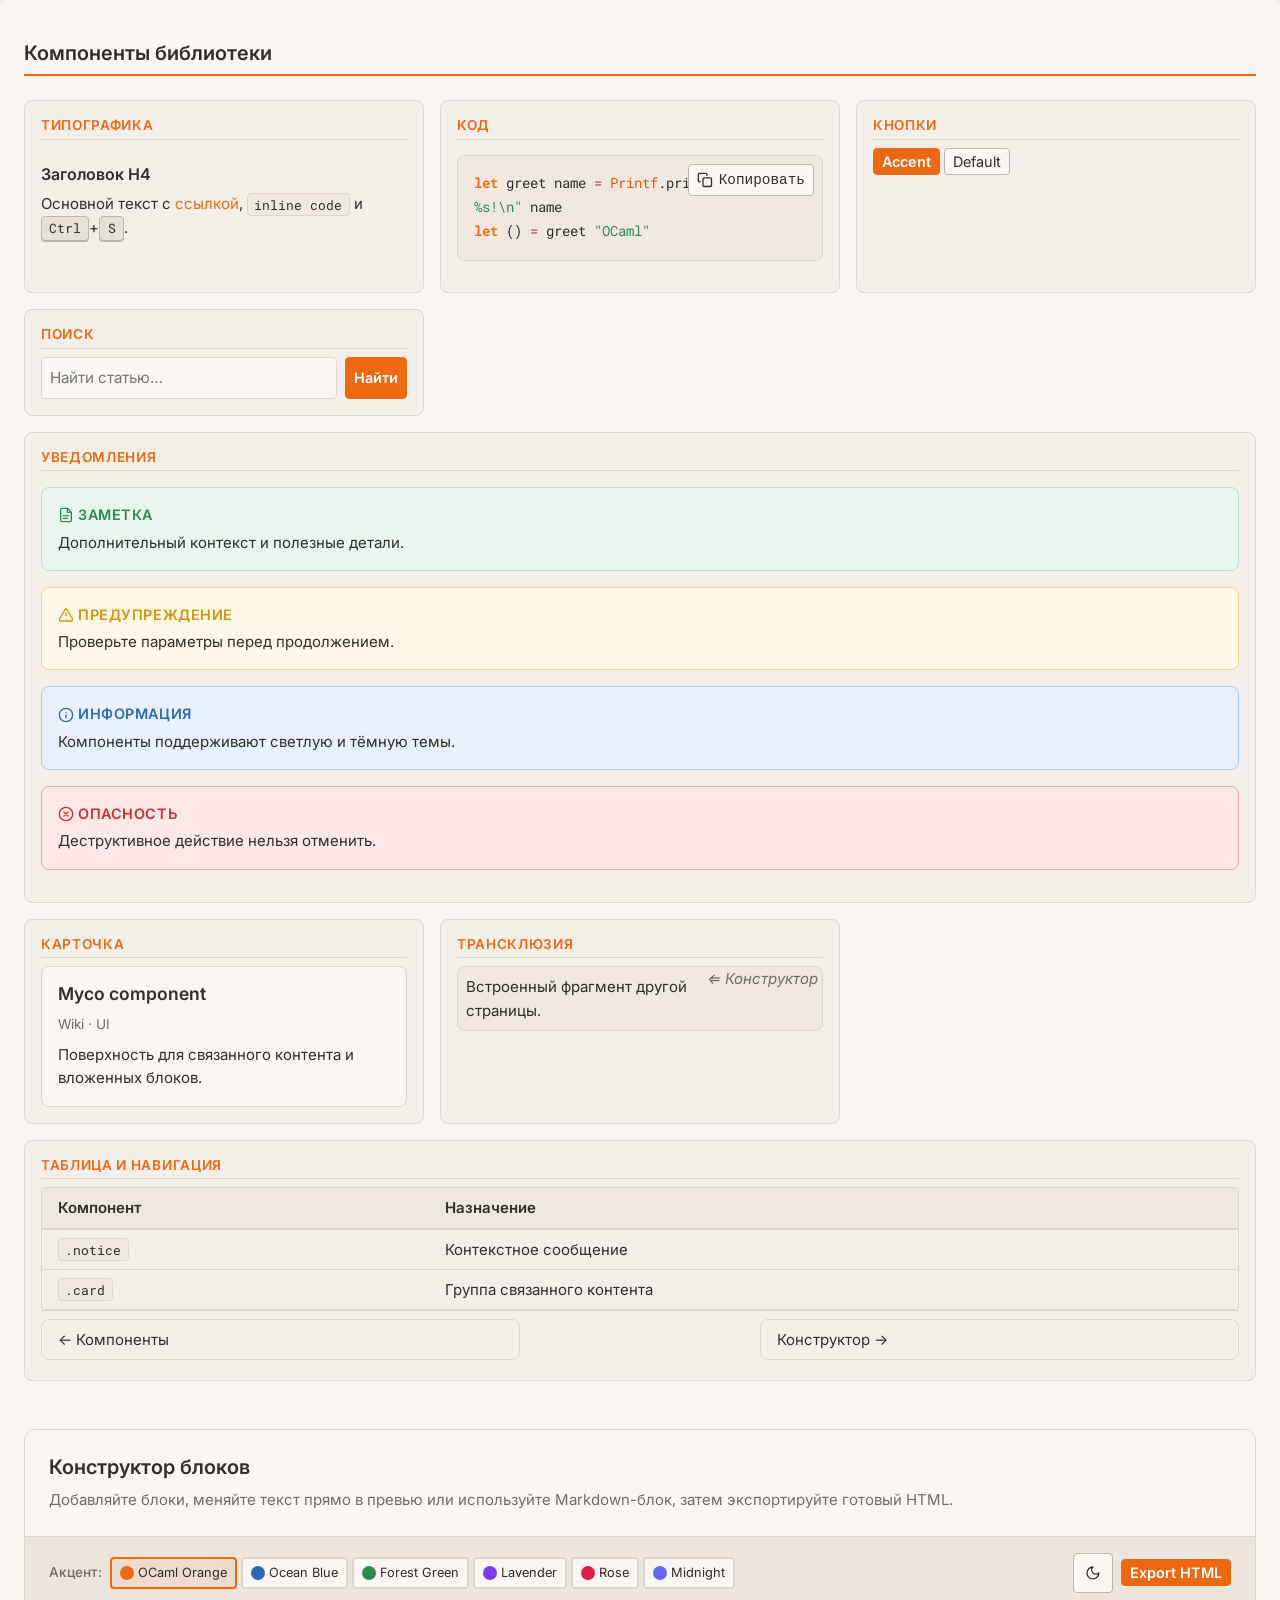
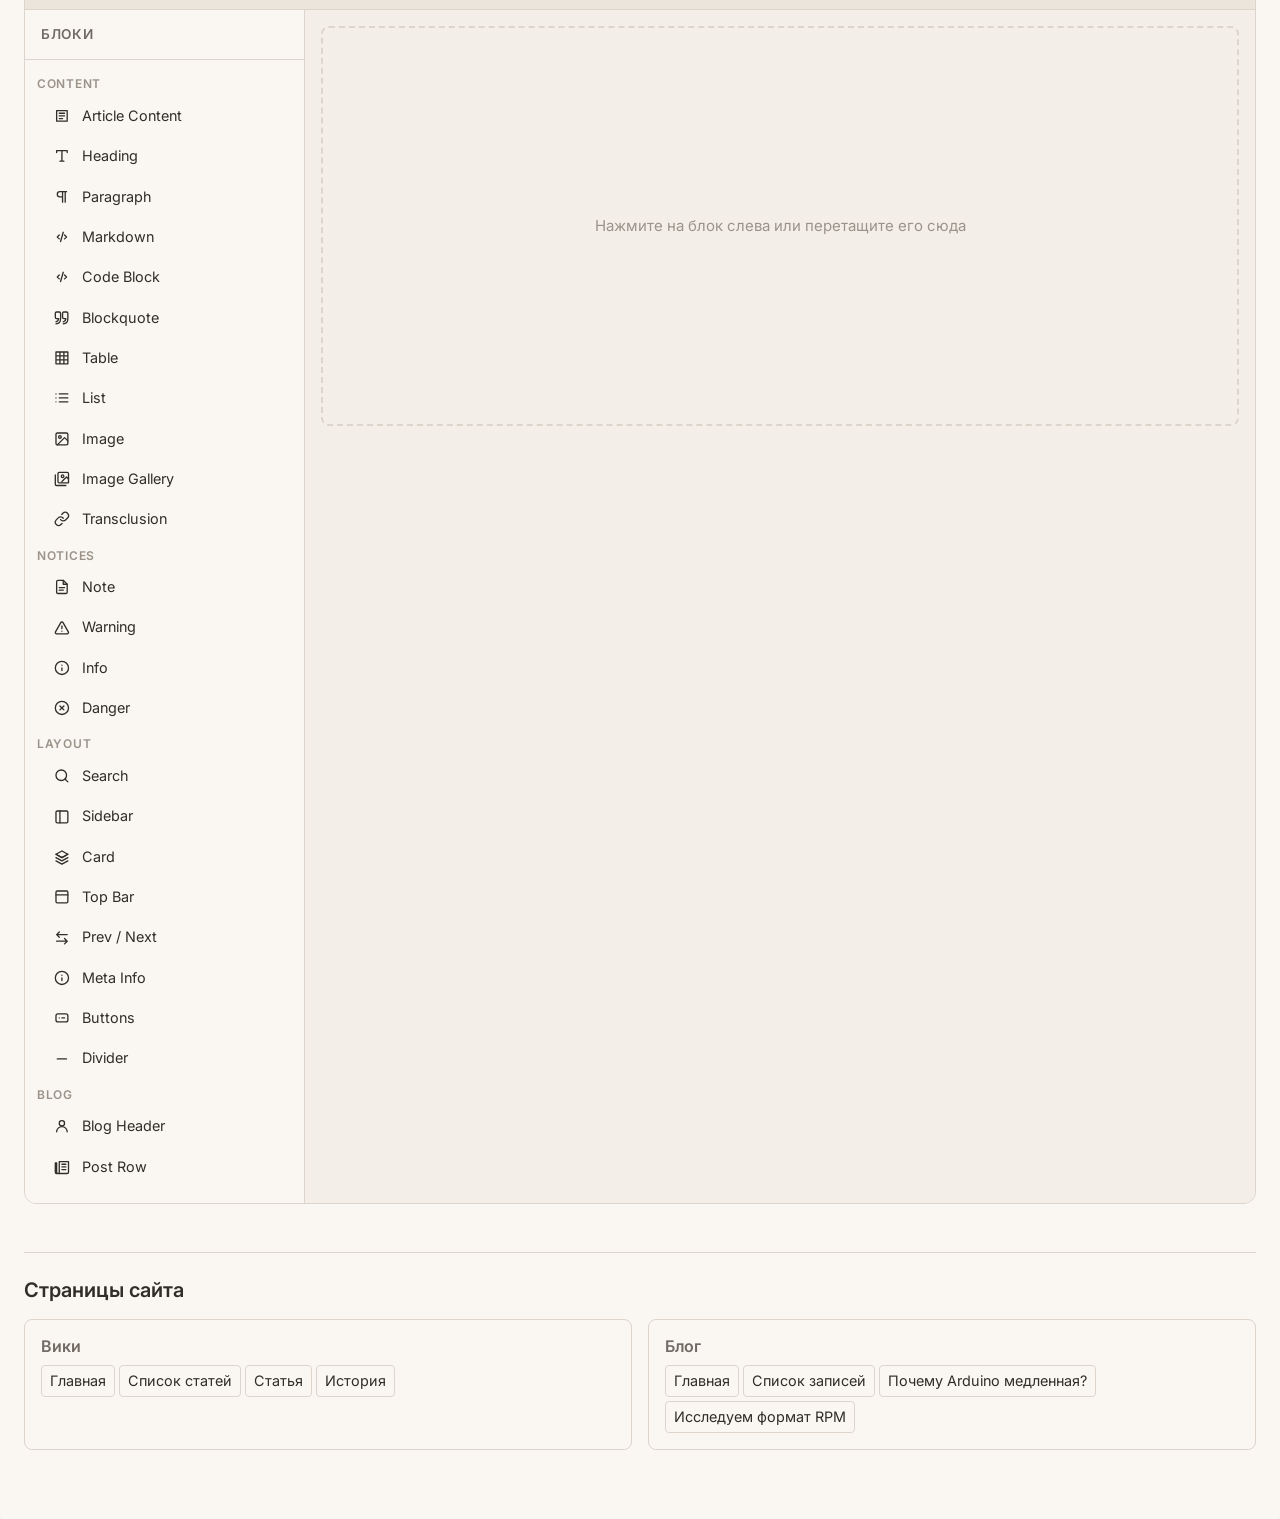
==== commit 7296348e: "Add files via upload" ====
--- a/index.html
+++ b/index.html
@@ -126,7 +126,7 @@
   <section id="constructor" class="constructor-app">
     <div class="constructor-app__header">
       <h2>Конструктор блоков</h2>
-      <p class="text-muted">Перетаскивайте блоки из палитры, меняйте порядок, вкладывайте в карточки и экспортируйте HTML.</p>
+      <p class="text-muted">Добавляйте блоки, меняйте текст прямо в превью или используйте Markdown-блок, затем экспортируйте готовый HTML.</p>
     </div>
 
     <div class="constructor-app__controls">
--- a/css/myco.css
+++ b/css/myco.css
@@ -7,20 +7,20 @@
   --myco-primary-subtle: rgba(236, 104, 19, 0.08);
   --myco-secondary:      #C25004;
 
-  --myco-bg:             #FAF8F5;
-  --myco-bg-surface:     #FFFFFF;
-  --myco-bg-header:      #F0E8DE;
-  --myco-bg-hover:       #F5EFE8;
-  --myco-bg-code:        #F5EFE8;
-  --myco-bg-kbd:         #EEEAE5;
-
-  --myco-text:           #2C2C2C;
-  --myco-text-muted:     #6B6B6B;
-  --myco-text-faint:     #999999;
+  --myco-bg:             #F3EFE8;
+  --myco-bg-surface:     #FAF7F2;
+  --myco-bg-header:      #ECE5DB;
+  --myco-bg-hover:       #EEE7DE;
+  --myco-bg-code:        #EEE8DF;
+  --myco-bg-kbd:         #E7E0D6;
+
+  --myco-text:           #302D2A;
+  --myco-text-muted:     #716B64;
+  --myco-text-faint:     #9B938A;
   --myco-text-inverse:   #FFFFFF;
 
-  --myco-border:         #E0D8CE;
-  --myco-border-strong:  #C0B8AE;
+  --myco-border:         #DDD5CB;
+  --myco-border-strong:  #BEB5AA;
 
   --myco-link:           #C25004;
   --myco-link-visited:   #8B3A02;
@@ -46,8 +46,8 @@
 
   --myco-font-body:      'Inter', -apple-system, BlinkMacSystemFont, 'Segoe UI', sans-serif;
   --myco-font-mono:      'Roboto Mono', 'Menlo', 'PT Mono', 'Consolas', monospace;
-  --myco-font-size:      16px;
-  --myco-line-height:    1.6;
+  --myco-font-size:      15px;
+  --myco-line-height:    1.55;
 
   --myco-space-xs:  0.25rem;
   --myco-space-sm:  0.5rem;
@@ -79,20 +79,20 @@
     --myco-primary-subtle: rgba(240, 128, 48, 0.1);
     --myco-secondary:      #E87020;
 
-    --myco-bg:             #1A1A1E;
-    --myco-bg-surface:     #222226;
-    --myco-bg-header:      #1E1E22;
-    --myco-bg-hover:       #2E2E34;
-    --myco-bg-code:        #2A2A30;
-    --myco-bg-kbd:         #3A3A40;
-
-    --myco-text:           #E5E5E5;
-    --myco-text-muted:     #A0A0A5;
-    --myco-text-faint:     #707075;
-    --myco-text-inverse:   #1A1A1E;
-
-    --myco-border:         #333338;
-    --myco-border-strong:  #48484F;
+    --myco-bg:             #222222;
+    --myco-bg-surface:     #343434;
+    --myco-bg-header:      #2A2A2A;
+    --myco-bg-hover:       #3C3C3C;
+    --myco-bg-code:        #292929;
+    --myco-bg-kbd:         #404040;
+
+    --myco-text:           #DDDDDD;
+    --myco-text-muted:     #AAAAAA;
+    --myco-text-faint:     #818181;
+    --myco-text-inverse:   #222222;
+
+    --myco-border:         #4A4A4A;
+    --myco-border-strong:  #626262;
 
     --myco-link:           #F0A070;
     --myco-link-visited:   #FFB86C;
@@ -129,20 +129,20 @@
   --myco-primary-subtle: rgba(240, 128, 48, 0.1);
   --myco-secondary:      #E87020;
 
-  --myco-bg:             #1A1A1E;
-  --myco-bg-surface:     #222226;
-  --myco-bg-header:      #1E1E22;
-  --myco-bg-hover:       #2E2E34;
-  --myco-bg-code:        #2A2A30;
-  --myco-bg-kbd:         #3A3A40;
-
-  --myco-text:           #E5E5E5;
-  --myco-text-muted:     #A0A0A5;
-  --myco-text-faint:     #707075;
-  --myco-text-inverse:   #1A1A1E;
-
-  --myco-border:         #333338;
-  --myco-border-strong:  #48484F;
+  --myco-bg:             #222222;
+  --myco-bg-surface:     #343434;
+  --myco-bg-header:      #2A2A2A;
+  --myco-bg-hover:       #3C3C3C;
+  --myco-bg-code:        #292929;
+  --myco-bg-kbd:         #404040;
+
+  --myco-text:           #DDDDDD;
+  --myco-text-muted:     #AAAAAA;
+  --myco-text-faint:     #818181;
+  --myco-text-inverse:   #222222;
+
+  --myco-border:         #4A4A4A;
+  --myco-border-strong:  #626262;
 
   --myco-link:           #F0A070;
   --myco-link-visited:   #FFB86C;
@@ -231,7 +231,7 @@
   color: inherit;
 }
 textarea {
-  font-size: 16px;
+  font-size: 15px;
   font-family: inherit;
   line-height: 1.6;
 }
@@ -249,16 +249,16 @@
 }
 
 h1 {
-  font-size: 1.75rem;
+  font-size: 1.55rem;
 }
 h2 {
-  font-size: 1.4rem;
+  font-size: 1.25rem;
 }
 h3 {
-  font-size: 1.2rem;
+  font-size: 1.1rem;
 }
 h4 {
-  font-size: 1.05rem;
+  font-size: 1rem;
 }
 h5 {
   font-size: 0.95rem;
@@ -268,7 +268,7 @@
 }
 
 main h1:not(.navi-title) {
-  font-size: 1.7rem;
+  font-size: 1.5rem;
 }
 main h1 {
   margin: var(--myco-space-sm) 0 0 0;
@@ -609,11 +609,11 @@
 
 .top-bar__wrapper {
   display: grid;
-  padding: var(--myco-space-sm) var(--myco-space-md);
+  padding: var(--myco-space-xs) var(--myco-space-md);
   list-style: none;
   margin: 0;
   align-items: center;
-  gap: var(--myco-space-sm);
+  gap: var(--myco-space-xs);
 }
 
 .top-bar a {
@@ -630,7 +630,7 @@
 .top-bar__home-link-wrapper,
 .top-bar__highlight {
   display: block;
-  line-height: 2.5rem;
+  line-height: 2rem;
 }
 
 .top-bar__home-link {
@@ -657,8 +657,8 @@
   display: block;
   padding: 0 var(--myco-space-sm);
   border-radius: var(--myco-radius-sm);
-  line-height: 2.5rem;
-  font-size: 0.9rem;
+  line-height: 2rem;
+  font-size: 0.86rem;
 }
 
 .auth-links {
@@ -675,8 +675,8 @@
   border: 1px solid var(--myco-border);
   border-radius: var(--myco-radius-md);
   width: 100%;
-  min-height: 2.5rem;
-  padding: 0.5rem 0.75rem;
+  min-height: 2rem;
+  padding: 0.32rem 0.65rem;
   background-color: var(--myco-bg-surface);
   color: var(--myco-text);
   font-size: 0.9rem;
@@ -690,20 +690,14 @@
 }
 
 .top-bar__search {
-  display: grid;
-  grid-template-columns: minmax(0, 1fr) auto;
-  gap: var(--myco-space-xs);
+  display: block;
   width: 100%;
-}
-
-.top-bar__search-button {
-  min-height: 2.5rem;
-  white-space: nowrap;
 }
 
 .top-bar__section_search {
   align-self: center;
-  padding-block: var(--myco-space-xs);
+  justify-self: center;
+  width: min(100%, 18rem);
 }
 
 .top-bar__highlights {
@@ -736,26 +730,26 @@
 @media screen and (min-width: 800px) {
   .top-bar__wrapper {
     margin: 0;
-    grid-template-columns: auto minmax(14rem, 1fr) auto auto;
+    grid-template-columns: auto 1fr minmax(12rem, 18rem) 1fr auto auto;
     grid-template-rows: auto auto;
-    row-gap: var(--myco-space-xs);
-    padding-top: var(--myco-space-md);
-    padding-bottom: var(--myco-space-sm);
+    row-gap: 0;
+    padding-top: var(--myco-space-xs);
+    padding-bottom: var(--myco-space-xs);
   }
   .top-bar__section_home {
     grid-column: 1;
     grid-row: 1;
   }
   .top-bar__section_search {
-    grid-column: 2;
-    grid-row: 1;
-  }
-  .top-bar__section_auth {
     grid-column: 3;
     grid-row: 1;
   }
+  .top-bar__section_auth {
+    grid-column: 5;
+    grid-row: 1;
+  }
   .top-bar__section_theme {
-    grid-column: 4;
+    grid-column: 6;
     grid-row: 1;
   }
   .top-bar__section_highlights {
@@ -821,8 +815,8 @@
 }
 
 .top-bar__section_theme .btn {
-  width: 2.5rem;
-  height: 2.5rem;
+  width: 2rem;
+  height: 2rem;
   padding: 0.5rem;
 }
 
@@ -1576,23 +1570,26 @@
 }
 
 .wiki-blog {
-  padding-top: var(--myco-space-md);
+  max-width: 760px;
+  padding-top: var(--myco-space-sm);
+  padding-bottom: var(--myco-space-xl);
 }
 
 .blog-site-nav {
   display: flex;
   align-items: center;
-  gap: var(--myco-space-sm);
-  min-height: 3.25rem;
-  margin-bottom: var(--myco-space-md);
-  padding: var(--myco-space-xs) 0 var(--myco-space-sm);
+  gap: 0.25rem;
+  min-height: 2.75rem;
+  margin-bottom: var(--myco-space-lg);
+  padding-bottom: var(--myco-space-sm);
   border-bottom: 1px solid var(--myco-border);
 }
 
 .blog-site-nav a {
-  padding: var(--myco-space-xs) var(--myco-space-sm);
+  padding: 0.3rem 0.5rem;
   border-radius: var(--myco-radius-sm);
   color: var(--myco-text-muted);
+  font-size: 0.88rem;
   text-decoration: none;
 }
 
@@ -1602,9 +1599,14 @@
   background: var(--myco-primary-subtle);
 }
 
+.blog-site-nav__back {
+  margin-right: var(--myco-space-xs);
+  border: 1px solid var(--myco-border);
+}
+
 .blog-site-nav__brand {
   color: var(--myco-text) !important;
-  font-weight: 700;
+  font-weight: 600;
 }
 
 .blog-site-nav__spacer {
@@ -1668,56 +1670,92 @@
   font-size: 0.8rem;
 }
 
-.post-card {
-  display: block;
-  padding: var(--myco-space-md);
-  border: 1px solid var(--myco-border);
-  border-left: 3px solid transparent;
-  border-radius: var(--myco-radius-sm);
-  margin-bottom: var(--myco-space-sm);
+.blog-intro {
+  margin: 0 0 var(--myco-space-xl);
+  color: var(--myco-text-muted);
+}
+
+.blog-year {
+  margin: var(--myco-space-xl) 0 var(--myco-space-md);
+  font-size: 1.35rem;
+}
+
+.post-list {
+  display: grid;
+  gap: 0.15rem;
+}
+
+.post-row {
+  display: grid;
+  grid-template-columns: 7.6rem minmax(0, 1fr);
+  align-items: baseline;
+  gap: var(--myco-space-md);
+  padding: 0.35rem 0.45rem;
+  border-radius: var(--myco-radius-sm);
+  color: inherit;
   text-decoration: none;
-  color: var(--myco-text);
-  transition: all var(--myco-transition);
-}
-
-.post-card:hover {
-  background-color: var(--myco-primary-subtle);
-  border-color: var(--myco-primary);
-  border-left-color: var(--myco-primary);
+}
+
+.post-row:hover {
+  background: var(--myco-primary-subtle);
   text-decoration: none;
 }
 
-.post-card:visited {
-  color: var(--myco-text);
-}
-
-.post-card__title {
-  font-size: 1.1rem;
-  font-weight: 600;
-  margin: 0 0 var(--myco-space-xs);
+.post-row__date {
+  color: var(--myco-text-muted);
+  font-family: var(--myco-font-mono);
+  font-size: 0.84rem;
+  white-space: nowrap;
+}
+
+.post-row__title {
   color: var(--myco-link);
-}
-
-.post-card__date {
-  font-size: 0.8rem;
-  color: var(--myco-text-muted);
-}
-
-.post-card__excerpt {
-  margin: var(--myco-space-xs) 0 0;
-  color: var(--myco-text-muted);
-  font-size: 0.9rem;
+  font-size: 1rem;
+}
+
+.post-header {
+  width: auto;
+  margin-bottom: var(--myco-space-xl);
+  padding-bottom: var(--myco-space-md);
+  background-color: transparent;
+  border-bottom: 1px solid var(--myco-border);
+}
+
+.post-header h1 {
+  max-width: 42rem;
+  margin: 0 0 var(--myco-space-md);
+  font-size: clamp(1.8rem, 5vw, 2.8rem);
+  line-height: 1.12;
+  letter-spacing: -0.025em;
 }
 
 .post-meta {
   display: flex;
-  gap: var(--myco-space-md);
-  align-items: center;
+  flex-wrap: wrap;
+  gap: var(--myco-space-xs) var(--myco-space-lg);
   color: var(--myco-text-muted);
-  font-size: 0.85rem;
-  margin: var(--myco-space-sm) 0 var(--myco-space-md);
-  padding-bottom: var(--myco-space-sm);
-  border-bottom: 1px solid var(--myco-border);
+  font-family: var(--myco-font-mono);
+  font-size: 0.82rem;
+}
+
+.post-description {
+  max-width: 42rem;
+  margin: var(--myco-space-lg) 0 var(--myco-space-sm);
+  color: var(--myco-text-muted);
+  font-size: 1rem;
+}
+
+.post-tags {
+  display: flex;
+  flex-wrap: wrap;
+  gap: var(--myco-space-sm);
+}
+
+.post-tag {
+  color: var(--myco-text-muted);
+  font-size: 0.86rem;
+  text-decoration: underline;
+  text-underline-offset: 0.18em;
 }
 
 @media screen and (max-width: 600px) {
@@ -1733,6 +1771,11 @@
     align-items: flex-start;
     flex-direction: column;
     gap: 0;
+  }
+  .post-row {
+    grid-template-columns: 1fr;
+    gap: 0;
+    padding-block: var(--myco-space-sm);
   }
 }
 
@@ -2308,6 +2351,76 @@
   padding: var(--myco-space-md);
 }
 
+[data-editable="true"] {
+  border-radius: 0.2rem;
+  cursor: text;
+  transition: background-color var(--myco-transition), box-shadow var(--myco-transition);
+}
+
+[data-editable="true"]:hover {
+  background-color: var(--myco-primary-subtle);
+}
+
+[data-editable="true"]:focus {
+  outline: none;
+  background-color: var(--myco-primary-subtle);
+  box-shadow: 0 0 0 2px var(--myco-primary);
+}
+
+.markdown-editor {
+  display: grid;
+  grid-template-columns: minmax(0, 1fr);
+  gap: var(--myco-space-sm);
+}
+
+.markdown-editor__label {
+  color: var(--myco-text-muted);
+  font-size: 0.78rem;
+  font-weight: 600;
+  letter-spacing: 0.04em;
+  text-transform: uppercase;
+}
+
+.markdown-editor__source {
+  width: 100%;
+  min-height: 12rem;
+  resize: vertical;
+  padding: var(--myco-space-sm);
+  border: 1px solid var(--myco-border);
+  border-radius: var(--myco-radius-sm);
+  background: var(--myco-bg-code);
+  color: var(--myco-text);
+  font-family: var(--myco-font-mono);
+  font-size: 0.82rem;
+  line-height: 1.55;
+}
+
+.markdown-editor__preview {
+  min-height: 6rem;
+  padding: var(--myco-space-md);
+  border: 1px solid var(--myco-border);
+  border-radius: var(--myco-radius-sm);
+  background: var(--myco-bg-surface);
+}
+
+.markdown-editor__preview > :first-child {
+  margin-top: 0;
+}
+
+.markdown-editor__preview > :last-child {
+  margin-bottom: 0;
+}
+
+@media screen and (min-width: 1100px) {
+  .markdown-editor {
+    grid-template-columns: minmax(0, 1fr) minmax(0, 1fr);
+  }
+
+  .markdown-editor__label {
+    grid-column: 1 / -1;
+  }
+}
+
 .canvas-block__content > .constructor-block > *:first-child {
   margin-top: 0;
 }
